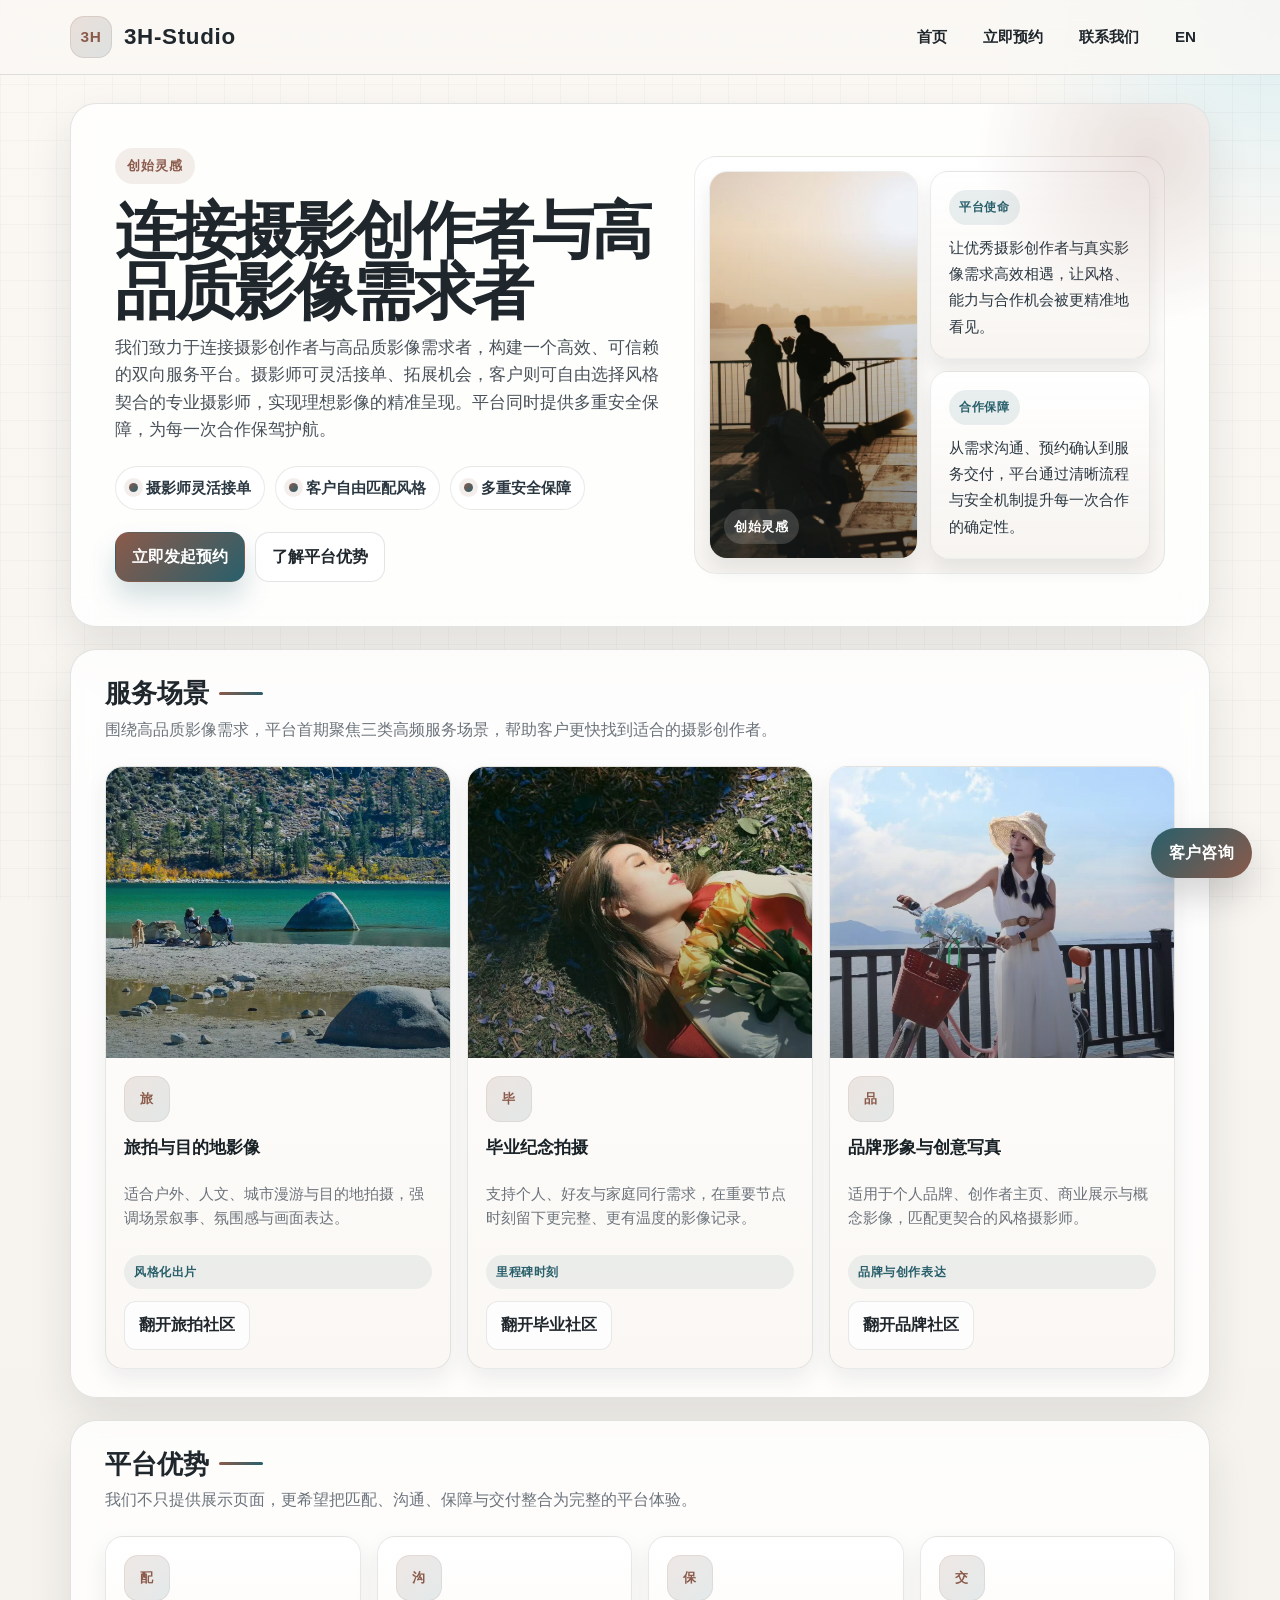
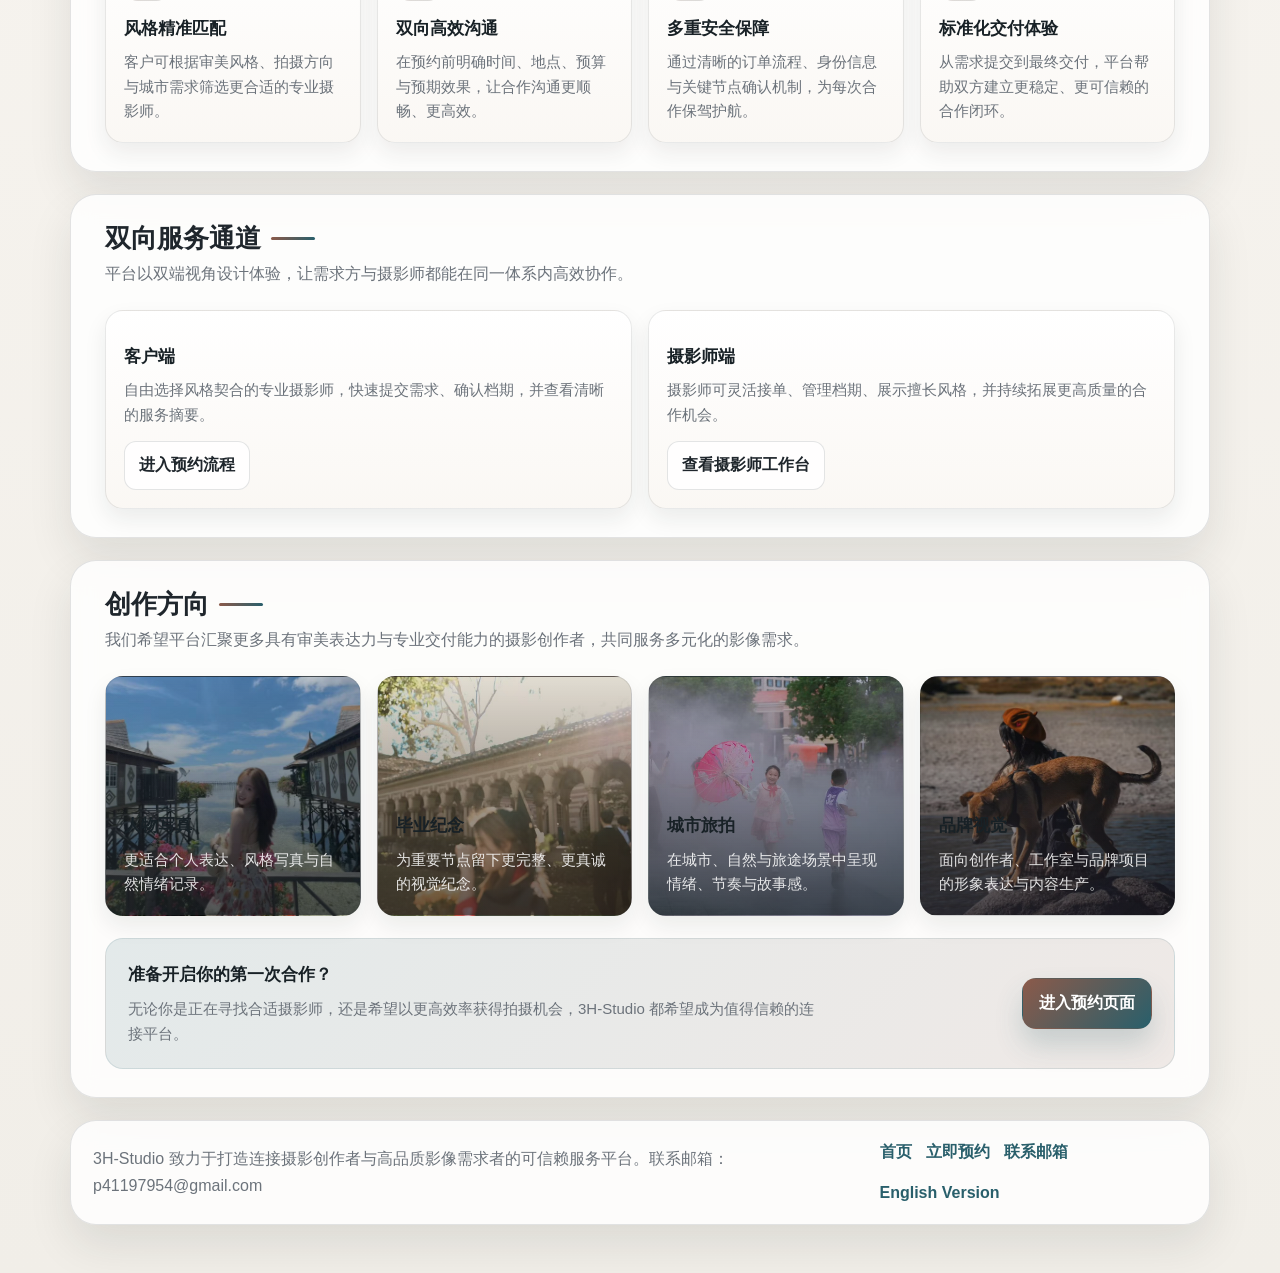
==== index.html @ 820b57db "add more function" ====
<!DOCTYPE html>
<html lang="zh-CN">
<head>
  <meta charset="UTF-8" />
  <meta name="viewport" content="width=device-width, initial-scale=1.0" />
  <title>3H-Studio | 官方首页</title>
  <link rel="stylesheet" href="assets/customer-support-widget.css" />
  <link rel="stylesheet" href="assets/service-card-flip.css" />
  <style>
    :root {
      --bg-1: #fbf8f4;
      --bg-2: #f1eee8;
      --surface: rgba(255, 255, 255, 0.82);
      --surface-strong: #fffdf9;
      --text: #1f262c;
      --muted: #6c737b;
      --brand: #8b5a4a;
      --brand-2: #295f6b;
      --accent: #d0a35f;
      --line: rgba(31, 38, 44, 0.12);
      --ring: rgba(41, 95, 107, 0.18);
      --shadow: 0 20px 44px rgba(31, 38, 44, 0.1);
      --radius-lg: 18px;
      --radius-xl: 26px;
    }

    * {
      box-sizing: border-box;
    }

    html {
      scroll-behavior: smooth;
    }

    body {
      margin: 0;
      min-height: 100vh;
      font-family: "PingFang SC", "Hiragino Sans GB", "Microsoft YaHei", "Noto Sans SC", "Avenir Next", "Trebuchet MS", "Segoe UI", sans-serif;
      color: var(--text);
      line-height: 1.65;
      background:
        radial-gradient(900px circle at -10% -10%, #f4ddcf 0%, transparent 38%),
        radial-gradient(860px circle at 100% 0%, #dbeef1 0%, transparent 32%),
        linear-gradient(180deg, var(--bg-1) 0%, var(--bg-2) 100%);
    }

    body::before {
      content: "";
      position: fixed;
      inset: 0;
      background-image:
        linear-gradient(rgba(31, 38, 44, 0.028) 1px, transparent 1px),
        linear-gradient(90deg, rgba(31, 38, 44, 0.028) 1px, transparent 1px);
      background-size: 28px 28px;
      pointer-events: none;
      z-index: -1;
    }

    a {
      color: var(--brand-2);
      text-decoration: none;
    }

    a:hover {
      text-decoration: underline;
      text-underline-offset: 3px;
    }

    .site-header {
      position: sticky;
      top: 0;
      z-index: 30;
      backdrop-filter: blur(12px);
      background: rgba(251, 248, 244, 0.82);
      border-bottom: 1px solid var(--line);
    }

    .header-inner {
      max-width: 1180px;
      margin: 0 auto;
      padding: 16px 20px;
      display: flex;
      align-items: center;
      justify-content: space-between;
      gap: 16px;
    }

    .brand {
      display: inline-flex;
      align-items: center;
      gap: 12px;
      font-family: "Optima", "PingFang SC", "Hiragino Sans GB", "Microsoft YaHei", "Noto Sans SC", "Avenir Next Condensed", "Trebuchet MS", sans-serif;
      color: var(--text);
      font-size: 1.4rem;
      font-weight: 700;
      letter-spacing: 0.03em;
    }

    .brand-mark {
      width: 42px;
      height: 42px;
      display: grid;
      place-items: center;
      border-radius: 14px;
      background: linear-gradient(135deg, rgba(139, 90, 74, 0.16), rgba(41, 95, 107, 0.14));
      color: var(--brand);
      font-size: 0.96rem;
      font-weight: 900;
      box-shadow: inset 0 0 0 1px rgba(139, 90, 74, 0.14);
    }

    .brand:hover {
      text-decoration: none;
      opacity: 0.9;
    }

    .nav-list {
      list-style: none;
      margin: 0;
      padding: 0;
      display: flex;
      flex-wrap: wrap;
      gap: 8px;
    }

    .nav-list a {
      display: inline-block;
      padding: 8px 14px;
      border-radius: 999px;
      color: var(--text);
      font-size: 0.95rem;
      font-weight: 700;
      transition: transform 160ms ease, background-color 160ms ease, box-shadow 160ms ease;
    }

    .nav-list a:hover {
      text-decoration: none;
      background: #ffffff;
      transform: translateY(-1px);
    }

    .page-shell {
      max-width: 1180px;
      margin: 0 auto;
      padding: 28px 20px 48px;
    }

    .hero-card,
    .section-card,
    .service-card,
    .feature-card,
    .channel-card,
    .showcase-card,
    .footer-card {
      background: var(--surface);
      border: 1px solid var(--line);
      border-radius: var(--radius-xl);
      box-shadow: var(--shadow);
      backdrop-filter: blur(12px);
    }

    .hero-card {
      position: relative;
      overflow: hidden;
      padding: clamp(26px, 4vw, 44px);
      animation: fade-up 520ms ease both;
    }

    .hero-card::after {
      content: "";
      position: absolute;
      width: 360px;
      height: 360px;
      right: -120px;
      top: -130px;
      border-radius: 50%;
      background: radial-gradient(circle, rgba(139, 90, 74, 0.18) 0%, transparent 68%);
      pointer-events: none;
    }

    .hero-grid {
      display: grid;
      grid-template-columns: 1.08fr 0.92fr;
      gap: 26px;
      align-items: center;
    }

    .eyebrow {
      display: inline-flex;
      align-items: center;
      gap: 8px;
      padding: 7px 12px;
      border-radius: 999px;
      background: rgba(139, 90, 74, 0.1);
      color: var(--brand);
      font-size: 0.82rem;
      font-weight: 800;
      letter-spacing: 0.08em;
      text-transform: uppercase;
    }

    .hero-title {
      margin: 16px 0 12px;
      max-width: 760px;
      font-family: "Optima", "PingFang SC", "Hiragino Sans GB", "Microsoft YaHei", "Noto Sans SC", "Avenir Next Condensed", "Trebuchet MS", sans-serif;
      font-size: clamp(2.4rem, 5vw, 3.9rem);
      line-height: 0.98;
      letter-spacing: -0.04em;
    }

    .hero-text {
      max-width: 680px;
      margin: 0;
      color: #495159;
      font-size: 1.04rem;
    }

    .chip-row {
      display: flex;
      flex-wrap: wrap;
      gap: 10px;
      margin-top: 22px;
    }

    .chip {
      display: inline-flex;
      align-items: center;
      gap: 8px;
      padding: 9px 13px;
      border-radius: 999px;
      border: 1px solid rgba(31, 38, 44, 0.1);
      background: rgba(255, 255, 255, 0.74);
      color: #2a3741;
      font-size: 0.92rem;
      font-weight: 700;
    }

    .chip-mark {
      width: 9px;
      height: 9px;
      border-radius: 50%;
      background: linear-gradient(135deg, var(--brand), var(--brand-2));
      box-shadow: 0 0 0 5px rgba(139, 90, 74, 0.1);
    }

    .hero-actions {
      display: flex;
      flex-wrap: wrap;
      gap: 10px;
      margin-top: 22px;
    }

    .cta-button,
    .ghost-button {
      display: inline-flex;
      align-items: center;
      justify-content: center;
      gap: 8px;
      min-height: 46px;
      padding: 11px 16px;
      border-radius: 14px;
      border: 1px solid transparent;
      font-weight: 800;
      transition: transform 160ms ease, box-shadow 160ms ease, border-color 160ms ease;
    }

    .cta-button {
      background: linear-gradient(135deg, var(--brand), var(--brand-2));
      color: #ffffff;
      box-shadow: 0 16px 28px rgba(41, 95, 107, 0.2);
    }

    .cta-button:hover,
    .ghost-button:hover {
      text-decoration: none;
      transform: translateY(-2px);
    }

    .ghost-button {
      background: rgba(255, 255, 255, 0.8);
      color: var(--text);
      border-color: var(--line);
    }

    .contact-sheet {
      display: grid;
      grid-template-columns: minmax(0, 1.12fr) minmax(220px, 0.88fr);
      grid-template-rows: repeat(2, minmax(0, 1fr));
      gap: 12px;
      padding: 14px;
      border-radius: 22px;
      background: linear-gradient(180deg, rgba(255, 255, 255, 0.94), rgba(247, 244, 240, 0.92));
      border: 1px solid rgba(31, 38, 44, 0.08);
      box-shadow: inset 0 1px 0 rgba(255, 255, 255, 0.6);
    }

    .sheet-frame {
      position: relative;
      aspect-ratio: 1 / 1;
      min-height: 178px;
      margin: 0;
      overflow: hidden;
      border-radius: 18px;
      border: 1px solid rgba(31, 38, 44, 0.08);
      box-shadow: 0 12px 18px rgba(31, 38, 44, 0.08);
    }

    .sheet-frame img {
      position: absolute;
      inset: 0;
      width: 100%;
      height: 100%;
      display: block;
      object-fit: cover;
      transform: scale(1.02);
      transition: transform 220ms ease;
    }

    .sheet-frame::after {
      content: "";
      position: absolute;
      inset: 0;
      background:
        linear-gradient(180deg, rgba(10, 15, 18, 0.02) 15%, rgba(10, 15, 18, 0.54) 100%),
        linear-gradient(35deg, rgba(255, 255, 255, 0.12), transparent 50%);
    }

    .sheet-frame:hover img {
      transform: scale(1.06);
    }

    .sheet-frame figcaption {
      position: absolute;
      left: 14px;
      bottom: 14px;
      z-index: 1;
      display: inline-flex;
      padding: 7px 10px;
      border-radius: 999px;
      background: rgba(255, 255, 255, 0.16);
      color: #ffffff;
      font-size: 0.8rem;
      font-weight: 800;
      letter-spacing: 0.05em;
      text-transform: uppercase;
    }

    .cover-frame {
      grid-row: 1 / span 2;
      aspect-ratio: auto;
      min-height: 388px;
    }

    .cover-frame img {
      object-position: center 28%;
    }

    .info-card {
      padding: 18px;
      border-radius: 18px;
      background: linear-gradient(180deg, rgba(255, 255, 255, 0.94), rgba(247, 244, 240, 0.88));
      border: 1px solid rgba(31, 38, 44, 0.08);
      box-shadow: 0 12px 18px rgba(31, 38, 44, 0.08);
      display: grid;
      align-content: start;
      gap: 10px;
    }

    .insight-label {
      display: inline-flex;
      justify-self: start;
      padding: 7px 10px;
      border-radius: 999px;
      background: rgba(41, 95, 107, 0.1);
      color: var(--brand-2);
      font-size: 0.78rem;
      font-weight: 800;
      letter-spacing: 0.05em;
    }

    .info-card p {
      margin: 0;
      color: #2a3741;
      font-size: 0.94rem;
      line-height: 1.75;
    }

    .content-grid {
      display: grid;
      gap: 22px;
      margin-top: 22px;
    }

    .section-card {
      padding: 28px clamp(18px, 4vw, 34px);
      animation: fade-up 560ms ease both;
    }

    .section-title {
      margin: 0 0 8px;
      display: inline-flex;
      align-items: center;
      gap: 10px;
      font-family: "Optima", "PingFang SC", "Hiragino Sans GB", "Microsoft YaHei", "Noto Sans SC", "Avenir Next Condensed", "Trebuchet MS", sans-serif;
      font-size: clamp(1.45rem, 2vw, 1.85rem);
      line-height: 1.2;
    }

    .section-title::after {
      content: "";
      width: 44px;
      height: 3px;
      border-radius: 999px;
      background: linear-gradient(90deg, var(--brand), var(--brand-2));
    }

    .section-copy {
      margin: 0;
      color: var(--muted);
      max-width: 760px;
    }

    .service-grid,
    .feature-grid,
    .channel-grid,
    .showcase-grid {
      display: grid;
      gap: 16px;
      margin-top: 22px;
    }

    .service-grid {
      grid-template-columns: repeat(3, minmax(0, 1fr));
    }

    .feature-grid {
      grid-template-columns: repeat(4, minmax(0, 1fr));
    }

    .channel-grid {
      grid-template-columns: repeat(2, minmax(0, 1fr));
    }

    .showcase-grid {
      grid-template-columns: repeat(4, minmax(0, 1fr));
    }

    .service-card,
    .feature-card,
    .channel-card,
    .showcase-card {
      border-radius: var(--radius-lg);
      background: linear-gradient(180deg, rgba(255, 255, 255, 0.94), rgba(250, 247, 243, 0.94));
      border: 1px solid rgba(31, 38, 44, 0.1);
      box-shadow: 0 10px 22px rgba(31, 38, 44, 0.08);
      transition: transform 160ms ease, box-shadow 160ms ease, border-color 160ms ease;
    }

    .service-card:hover,
    .feature-card:hover,
    .channel-card:hover,
    .showcase-card:hover {
      transform: translateY(-2px);
      box-shadow: 0 18px 28px rgba(31, 38, 44, 0.1);
      border-color: var(--ring);
    }

    .service-mark,
    .feature-mark {
      width: 46px;
      height: 46px;
      display: grid;
      place-items: center;
      border-radius: 14px;
      background: linear-gradient(135deg, rgba(139, 90, 74, 0.14), rgba(41, 95, 107, 0.12));
      color: var(--brand);
      font-size: 0.84rem;
      font-weight: 900;
      letter-spacing: 0.05em;
      box-shadow: inset 0 0 0 1px rgba(139, 90, 74, 0.1);
    }

    .service-card,
    .showcase-card {
      overflow: hidden;
    }

    .feature-card,
    .channel-card {
      padding: 18px;
    }

    .service-image {
      position: relative;
      aspect-ratio: 1.18;
      overflow: hidden;
      border-radius: calc(var(--radius-lg) - 2px) calc(var(--radius-lg) - 2px) 0 0;
      background: rgba(41, 95, 107, 0.12);
    }

    .service-image img {
      width: 100%;
      height: 100%;
      display: block;
      object-fit: cover;
      transition: transform 220ms ease;
    }

    .service-image::after {
      content: "";
      position: absolute;
      inset: 0;
      background:
        linear-gradient(180deg, rgba(8, 14, 18, 0.02) 15%, rgba(8, 14, 18, 0.4) 100%),
        linear-gradient(35deg, rgba(255, 255, 255, 0.1), transparent 50%);
    }

    .service-card:hover .service-image img {
      transform: scale(1.05);
    }

    .service-copy {
      padding: 18px;
    }

    .service-card h3,
    .feature-card h3,
    .channel-card h3,
    .showcase-card h3 {
      margin: 14px 0 0;
      font-size: 1.04rem;
      color: #182126;
    }

    .service-copy h3 {
      margin-top: 0;
    }

    .service-card p,
    .feature-card p,
    .channel-card p,
    .showcase-card p {
      margin: 8px 0 0;
      color: var(--muted);
      font-size: 0.93rem;
    }

    .service-meta {
      display: inline-flex;
      padding: 7px 10px;
      margin-top: 12px;
      border-radius: 999px;
      background: rgba(41, 95, 107, 0.08);
      color: var(--brand-2);
      font-size: 0.78rem;
      font-weight: 800;
      letter-spacing: 0.05em;
      text-transform: uppercase;
    }

    .channel-actions {
      display: flex;
      flex-wrap: wrap;
      gap: 10px;
      margin-top: 14px;
    }

    .mini-link {
      display: inline-flex;
      align-items: center;
      justify-content: center;
      min-height: 42px;
      padding: 10px 14px;
      border-radius: 12px;
      border: 1px solid var(--line);
      background: rgba(255, 255, 255, 0.86);
      color: var(--text);
      font-weight: 800;
      transition: transform 160ms ease, box-shadow 160ms ease, border-color 160ms ease;
    }

    .mini-link:hover {
      text-decoration: none;
      transform: translateY(-2px);
      border-color: var(--ring);
      box-shadow: 0 10px 18px rgba(31, 38, 44, 0.08);
    }

    .showcase-card {
      padding: 18px;
      min-height: 240px;
      display: flex;
      align-items: flex-end;
      background:
        linear-gradient(180deg, rgba(14, 20, 24, 0.14), rgba(14, 20, 24, 0.7)),
        linear-gradient(35deg, rgba(255, 255, 255, 0.18), transparent 58%),
        url("assets/picture7.jpg") center / cover no-repeat;
      color: #ffffff;
    }

    .showcase-card:nth-child(2) {
      background:
        linear-gradient(180deg, rgba(32, 19, 16, 0.12), rgba(32, 19, 16, 0.68)),
        linear-gradient(35deg, rgba(255, 255, 255, 0.18), transparent 58%),
        url("assets/picture5.jpg") center / cover no-repeat;
    }

    .showcase-card:nth-child(3) {
      background:
        linear-gradient(180deg, rgba(12, 24, 30, 0.12), rgba(12, 24, 30, 0.7)),
        linear-gradient(35deg, rgba(255, 255, 255, 0.18), transparent 58%),
        url("assets/picture2.jpg") center / cover no-repeat;
    }

    .showcase-card:nth-child(4) {
      background:
        linear-gradient(180deg, rgba(22, 18, 28, 0.12), rgba(22, 18, 28, 0.7)),
        linear-gradient(35deg, rgba(255, 255, 255, 0.18), transparent 58%),
        url("assets/picture8.jpg") center / cover no-repeat;
    }

    .showcase-card p {
      color: rgba(255, 255, 255, 0.86);
    }

    .cta-strip {
      margin-top: 22px;
      padding: 22px;
      border-radius: var(--radius-lg);
      background: linear-gradient(135deg, rgba(41, 95, 107, 0.12), rgba(139, 90, 74, 0.12));
      border: 1px solid rgba(41, 95, 107, 0.12);
      display: flex;
      justify-content: space-between;
      align-items: center;
      gap: 16px;
    }

    .cta-strip h3 {
      margin: 0;
      font-size: 1.06rem;
      color: #182126;
    }

    .cta-strip p {
      margin: 8px 0 0;
      color: var(--muted);
      font-size: 0.94rem;
      max-width: 700px;
    }

    .footer-card {
      margin-top: 22px;
      padding: 18px 22px;
      display: flex;
      justify-content: space-between;
      align-items: center;
      gap: 18px;
      color: var(--muted);
    }

    .footer-links {
      display: flex;
      flex-wrap: wrap;
      gap: 14px;
    }

    .footer-links a {
      font-weight: 700;
    }

    @keyframes fade-up {
      from {
        opacity: 0;
        transform: translateY(14px);
      }
      to {
        opacity: 1;
        transform: translateY(0);
      }
    }

    @media (max-width: 1080px) {
      .hero-grid,
      .service-grid,
      .feature-grid,
      .channel-grid,
      .showcase-grid {
        grid-template-columns: 1fr;
      }
    }

    @media (max-width: 640px) {
      .header-inner,
      .cta-strip,
      .footer-card {
        flex-direction: column;
        align-items: flex-start;
      }

      .nav-list {
        width: 100%;
      }

      .nav-list li {
        flex: 1 1 auto;
      }

      .nav-list a {
        width: 100%;
        text-align: center;
      }

      .contact-sheet {
        grid-template-columns: 1fr;
        grid-template-rows: auto;
      }

      .cover-frame {
        grid-row: auto;
        min-height: 300px;
      }
    }
  </style>
</head>
<body>
  <header class="site-header">
    <div class="header-inner">
      <a class="brand" href="index.html">
        <span class="brand-mark">3H</span>
        <span>3H-Studio</span>
      </a>
      <nav aria-label="站点导航">
        <ul class="nav-list">
          <li><a href="index.html">首页</a></li>
          <li><a href="booking.html">立即预约</a></li>
          <li><a href="#contact">联系我们</a></li>
          <li><a href="index-en.html" lang="en">EN</a></li>
        </ul>
      </nav>
    </div>
  </header>

  <main class="page-shell">
    <section class="hero-card" aria-labelledby="page-title">
      <div class="hero-grid">
        <div>
          <span class="eyebrow">创始灵感</span>
          <h1 id="page-title" class="hero-title">连接摄影创作者与高品质影像需求者</h1>
          <p class="hero-text">
            我们致力于连接摄影创作者与高品质影像需求者，构建一个高效、可信赖的双向服务平台。摄影师可灵活接单、拓展机会，客户则可自由选择风格契合的专业摄影师，实现理想影像的精准呈现。平台同时提供多重安全保障，为每一次合作保驾护航。
          </p>
          <div class="chip-row" aria-label="平台亮点">
            <span class="chip"><span class="chip-mark" aria-hidden="true"></span>摄影师灵活接单</span>
            <span class="chip"><span class="chip-mark" aria-hidden="true"></span>客户自由匹配风格</span>
            <span class="chip"><span class="chip-mark" aria-hidden="true"></span>多重安全保障</span>
          </div>
          <div class="hero-actions">
            <a class="cta-button" href="booking.html">立即发起预约</a>
            <a class="ghost-button" href="#galleries">了解平台优势</a>
          </div>
        </div>

        <aside class="contact-sheet">
          <figure class="sheet-frame cover-frame">
            <img src="assets/picture1.jpg" alt="3H-Studio 首页封面图" />
            <figcaption>创始灵感</figcaption>
          </figure>
          <article class="info-card">
            <span class="insight-label">平台使命</span>
            <p>让优秀摄影创作者与真实影像需求高效相遇，让风格、能力与合作机会被更精准地看见。</p>
          </article>
          <article class="info-card">
            <span class="insight-label">合作保障</span>
            <p>从需求沟通、预约确认到服务交付，平台通过清晰流程与安全机制提升每一次合作的确定性。</p>
          </article>
        </aside>
      </div>
    </section>

    <div class="content-grid">
      <section id="services" class="section-card" aria-labelledby="services-title">
        <h2 id="services-title" class="section-title">服务场景</h2>
        <p class="section-copy">
          围绕高品质影像需求，平台首期聚焦三类高频服务场景，帮助客户更快找到适合的摄影创作者。
        </p>

        <div class="service-grid">
          <article class="service-card service-card-interactive" data-scene="travel" data-flip-card>
            <div class="service-flip">
              <div class="service-face service-face-front">
                <div class="service-image">
                  <img src="assets/picture6.jpg" alt="旅拍与目的地影像场景" loading="lazy" />
                </div>
                <div class="service-copy">
                  <div class="service-mark">旅</div>
                  <h3>旅拍与目的地影像</h3>
                  <p>适合户外、人文、城市漫游与目的地拍摄，强调场景叙事、氛围感与画面表达。</p>
                  <span class="service-meta">风格化出片</span>
                  <button class="service-preview-button" type="button" data-flip-open>翻开旅拍社区</button>
                </div>
              </div>
              <div class="service-face service-face-back">
                <div>
                  <span class="service-access-label">场景社区</span>
                  <h3>进入旅拍与目的地影像分享页</h3>
                  <p>浏览摄影师与用户发布的作品、返图和路线灵感，并支持注册、点赞、收藏、喜爱、拉踩和评论互动。</p>
                </div>
                <div class="service-back-actions">
                  <a class="service-enter-link" href="travel-community.html">进入旅拍社区</a>
                  <button class="service-back-button" type="button" data-flip-close>返回正面</button>
                </div>
              </div>
            </div>
          </article>

          <article class="service-card service-card-interactive" data-scene="graduation" data-flip-card>
            <div class="service-flip">
              <div class="service-face service-face-front">
                <div class="service-image">
                  <img src="assets/picture4.jpg" alt="毕业纪念拍摄场景" loading="lazy" />
                </div>
                <div class="service-copy">
                  <div class="service-mark">毕</div>
                  <h3>毕业纪念拍摄</h3>
                  <p>支持个人、好友与家庭同行需求，在重要节点时刻留下更完整、更有温度的影像记录。</p>
                  <span class="service-meta">里程碑时刻</span>
                  <button class="service-preview-button" type="button" data-flip-open>翻开毕业社区</button>
                </div>
              </div>
              <div class="service-face service-face-back">
                <div>
                  <span class="service-access-label">场景社区</span>
                  <h3>进入毕业纪念拍摄分享页</h3>
                  <p>查看校园路线、毕业返图、多人合影灵感和摄影师案例，让毕业社区成为更活跃的内容入口。</p>
                </div>
                <div class="service-back-actions">
                  <a class="service-enter-link" href="graduation-community.html">进入毕业社区</a>
                  <button class="service-back-button" type="button" data-flip-close>返回正面</button>
                </div>
              </div>
            </div>
          </article>

          <article class="service-card service-card-interactive" data-scene="brand" data-flip-card>
            <div class="service-flip">
              <div class="service-face service-face-front">
                <div class="service-image">
                  <img src="assets/picture3.jpg" alt="品牌形象与创意写真场景" loading="lazy" />
                </div>
                <div class="service-copy">
                  <div class="service-mark">品</div>
                  <h3>品牌形象与创意写真</h3>
                  <p>适用于个人品牌、创作者主页、商业展示与概念影像，匹配更契合的风格摄影师。</p>
                  <span class="service-meta">品牌与创作表达</span>
                  <button class="service-preview-button" type="button" data-flip-open>翻开品牌社区</button>
                </div>
              </div>
              <div class="service-face service-face-back">
                <div>
                  <span class="service-access-label">场景社区</span>
                  <h3>进入品牌与创意分享页</h3>
                  <p>发布品牌案例、视觉参考和返图内容，并围绕点赞、收藏、喜爱、拉踩和评论建立更完整的互动沉淀。</p>
                </div>
                <div class="service-back-actions">
                  <a class="service-enter-link" href="brand-community.html">进入品牌社区</a>
                  <button class="service-back-button" type="button" data-flip-close>返回正面</button>
                </div>
              </div>
            </div>
          </article>
        </div>
      </section>

      <section id="galleries" class="section-card" aria-labelledby="galleries-title">
        <h2 id="galleries-title" class="section-title">平台优势</h2>
        <p class="section-copy">
          我们不只提供展示页面，更希望把匹配、沟通、保障与交付整合为完整的平台体验。
        </p>

        <div class="feature-grid">
          <article class="feature-card">
            <div class="feature-mark">配</div>
            <h3>风格精准匹配</h3>
            <p>客户可根据审美风格、拍摄方向与城市需求筛选更合适的专业摄影师。</p>
          </article>
          <article class="feature-card">
            <div class="feature-mark">沟</div>
            <h3>双向高效沟通</h3>
            <p>在预约前明确时间、地点、预算与预期效果，让合作沟通更顺畅、更高效。</p>
          </article>
          <article class="feature-card">
            <div class="feature-mark">保</div>
            <h3>多重安全保障</h3>
            <p>通过清晰的订单流程、身份信息与关键节点确认机制，为每次合作保驾护航。</p>
          </article>
          <article class="feature-card">
            <div class="feature-mark">交</div>
            <h3>标准化交付体验</h3>
            <p>从需求提交到最终交付，平台帮助双方建立更稳定、更可信赖的合作闭环。</p>
          </article>
        </div>
      </section>

      <section id="channels" class="section-card" aria-labelledby="channels-title">
        <h2 id="channels-title" class="section-title">双向服务通道</h2>
        <p class="section-copy">
          平台以双端视角设计体验，让需求方与摄影师都能在同一体系内高效协作。
        </p>

        <div class="channel-grid">
          <article class="channel-card">
            <h3>客户端</h3>
            <p>自由选择风格契合的专业摄影师，快速提交需求、确认档期，并查看清晰的服务摘要。</p>
            <div class="channel-actions">
              <a class="mini-link" href="booking.html">进入预约流程</a>
            </div>
          </article>

          <article class="channel-card">
            <h3>摄影师端</h3>
            <p>摄影师可灵活接单、管理档期、展示擅长风格，并持续拓展更高质量的合作机会。</p>
            <div class="channel-actions">
              <a class="mini-link" href="booking.html#channel-switcher">查看摄影师工作台</a>
            </div>
          </article>
        </div>
      </section>

      <section id="showcase" class="section-card" aria-labelledby="showcase-title">
        <h2 id="showcase-title" class="section-title">创作方向</h2>
        <p class="section-copy">
          我们希望平台汇聚更多具有审美表达力与专业交付能力的摄影创作者，共同服务多元化的影像需求。
        </p>

        <div class="showcase-grid">
          <article class="showcase-card">
            <div>
              <h3>人物写真</h3>
              <p>更适合个人表达、风格写真与自然情绪记录。</p>
            </div>
          </article>
          <article class="showcase-card">
            <div>
              <h3>毕业纪念</h3>
              <p>为重要节点留下更完整、更真诚的视觉纪念。</p>
            </div>
          </article>
          <article class="showcase-card">
            <div>
              <h3>城市旅拍</h3>
              <p>在城市、自然与旅途场景中呈现情绪、节奏与故事感。</p>
            </div>
          </article>
          <article class="showcase-card">
            <div>
              <h3>品牌视觉</h3>
              <p>面向创作者、工作室与品牌项目的形象表达与内容生产。</p>
            </div>
          </article>
        </div>

        <div class="cta-strip">
          <div>
            <h3>准备开启你的第一次合作？</h3>
            <p>
              无论你是正在寻找合适摄影师，还是希望以更高效率获得拍摄机会，3H-Studio 都希望成为值得信赖的连接平台。
            </p>
          </div>
          <a class="cta-button" href="booking.html">进入预约页面</a>
        </div>
      </section>
    </div>

    <footer id="contact" class="footer-card">
      <span>3H-Studio 致力于打造连接摄影创作者与高品质影像需求者的可信赖服务平台。联系邮箱：p41197954@gmail.com</span>
      <div class="footer-links">
        <a href="index.html">首页</a>
        <a href="booking.html">立即预约</a>
        <a href="mailto:p41197954@gmail.com">联系邮箱</a>
        <a href="index-en.html" lang="en">English Version</a>
      </div>
    </footer>
  </main>
  <div
    data-customer-support
    data-locale="zh"
    data-site-name="3H-Studio"
    data-email="p41197954@gmail.com"
    data-booking-url="booking.html"
    data-contact-url="contact.html"
    data-api-endpoint=""
    data-api-model="qwen3"
  ></div>
  <script src="assets/service-card-flip.js"></script>
  <script src="assets/customer-support-widget.js"></script>
</body>
</html>
---- assets/customer-support-widget.css ----
.customer-support-shell {
  position: fixed;
  right: clamp(14px, 2.8vw, 28px);
  bottom: 22px;
  z-index: 48;
  display: grid;
  justify-items: end;
  gap: 12px;
}

.support-launcher {
  border: 0;
  border-radius: 999px;
  padding: 12px 18px;
  background: linear-gradient(135deg, #295f6b, #8b5a4a);
  color: #fff;
  font: inherit;
  font-weight: 800;
  letter-spacing: 0.02em;
  box-shadow: 0 18px 34px rgba(31, 38, 44, 0.18);
  cursor: pointer;
  transition: transform 160ms ease, box-shadow 160ms ease;
}

.support-launcher:hover {
  transform: translateY(-2px);
  box-shadow: 0 22px 40px rgba(31, 38, 44, 0.22);
}

.support-launcher:focus-visible,
.support-close:focus-visible,
.support-mode-button:focus-visible,
.support-quick-button:focus-visible,
.support-send:focus-visible,
.support-cta:focus-visible,
.support-secondary:focus-visible,
.support-copy-button:focus-visible {
  outline: 3px solid rgba(41, 95, 107, 0.2);
  outline-offset: 2px;
}

.support-widget {
  width: min(392px, calc(100vw - 24px));
  border-radius: 24px;
  overflow: hidden;
  background: rgba(255, 255, 255, 0.96);
  border: 1px solid rgba(31, 38, 44, 0.1);
  box-shadow: 0 28px 56px rgba(31, 38, 44, 0.16);
  backdrop-filter: blur(18px);
}

.support-widget[hidden],
.support-panel[hidden] {
  display: none !important;
}

.support-header {
  padding: 18px 18px 12px;
  background:
    radial-gradient(240px circle at 0% 0%, rgba(208, 163, 95, 0.16), transparent 52%),
    linear-gradient(180deg, rgba(255, 255, 255, 0.96), rgba(248, 245, 240, 0.96));
  border-bottom: 1px solid rgba(31, 38, 44, 0.08);
}

.support-header-row {
  display: flex;
  align-items: flex-start;
  justify-content: space-between;
  gap: 12px;
}

.support-kicker {
  display: inline-flex;
  align-items: center;
  gap: 8px;
  padding: 6px 10px;
  border-radius: 999px;
  background: rgba(139, 90, 74, 0.1);
  color: #8b5a4a;
  font-size: 0.74rem;
  font-weight: 800;
  letter-spacing: 0.08em;
}

.support-title {
  margin: 10px 0 6px;
  color: #182126;
  font-size: 1.05rem;
  line-height: 1.25;
}

.support-subtitle {
  margin: 0;
  color: #56606a;
  font-size: 0.89rem;
  line-height: 1.6;
}

.support-close {
  width: 38px;
  height: 38px;
  border: 0;
  border-radius: 12px;
  background: rgba(31, 38, 44, 0.06);
  color: #1f262c;
  font: inherit;
  font-size: 1rem;
  cursor: pointer;
  transition: background-color 160ms ease, transform 160ms ease;
}

.support-close:hover {
  background: rgba(31, 38, 44, 0.1);
  transform: translateY(-1px);
}

.support-status-row {
  display: flex;
  flex-wrap: wrap;
  gap: 8px;
  margin-top: 12px;
}

.support-status,
.support-badge {
  display: inline-flex;
  align-items: center;
  gap: 8px;
  padding: 7px 10px;
  border-radius: 999px;
  font-size: 0.76rem;
  font-weight: 800;
}

.support-status::before,
.support-badge::before {
  content: "";
  width: 8px;
  height: 8px;
  border-radius: 50%;
}

.support-status {
  background: rgba(41, 95, 107, 0.1);
  color: #295f6b;
}

.support-status::before {
  background: #295f6b;
}

.support-status.is-pending {
  background: rgba(208, 163, 95, 0.16);
  color: #8b5a4a;
}

.support-status.is-pending::before {
  background: #d0a35f;
}

.support-badge {
  background: rgba(31, 38, 44, 0.07);
  color: #4f5964;
}

.support-badge::before {
  background: #7b8792;
}

.support-mode-row {
  display: grid;
  grid-template-columns: repeat(2, minmax(0, 1fr));
  gap: 10px;
  padding: 14px 18px 0;
}

.support-mode-button {
  border: 1px solid rgba(31, 38, 44, 0.1);
  border-radius: 14px;
  padding: 11px 12px;
  background: rgba(255, 255, 255, 0.74);
  color: #1f262c;
  font: inherit;
  font-weight: 800;
  cursor: pointer;
  transition: transform 160ms ease, border-color 160ms ease, background-color 160ms ease;
}

.support-mode-button:hover {
  transform: translateY(-1px);
  border-color: rgba(41, 95, 107, 0.18);
}

.support-mode-button.is-active {
  background: linear-gradient(135deg, rgba(41, 95, 107, 0.96), rgba(139, 90, 74, 0.92));
  border-color: transparent;
  color: #fff;
}

.support-body {
  padding: 14px 18px 18px;
}

.support-messages {
  max-height: 300px;
  overflow: auto;
  display: grid;
  gap: 10px;
  padding-right: 4px;
}

.support-message {
  max-width: 88%;
  padding: 11px 14px;
  border-radius: 16px;
  font-size: 0.92rem;
  line-height: 1.6;
  white-space: pre-wrap;
}

.support-message.is-assistant {
  justify-self: start;
  background: rgba(41, 95, 107, 0.1);
  color: #20323a;
}

.support-message.is-user {
  justify-self: end;
  background: linear-gradient(135deg, #295f6b, #8b5a4a);
  color: #fff;
}

.support-message.is-typing {
  display: inline-flex;
  align-items: center;
  gap: 7px;
}

.support-dot {
  width: 7px;
  height: 7px;
  border-radius: 50%;
  background: #295f6b;
  animation: support-pulse 1.2s ease-in-out infinite;
}

.support-dot:nth-child(2) {
  animation-delay: 0.18s;
}

.support-dot:nth-child(3) {
  animation-delay: 0.36s;
}

.support-quick-grid {
  display: flex;
  flex-wrap: wrap;
  gap: 8px;
  margin: 14px 0;
}

.support-quick-button {
  border: 1px solid rgba(31, 38, 44, 0.1);
  border-radius: 999px;
  padding: 8px 12px;
  background: rgba(255, 255, 255, 0.84);
  color: #20323a;
  font: inherit;
  font-size: 0.82rem;
  font-weight: 700;
  cursor: pointer;
}

.support-input-form {
  display: grid;
  gap: 10px;
}

.support-input {
  width: 100%;
  min-height: 84px;
  resize: vertical;
  border-radius: 16px;
  border: 1px solid rgba(31, 38, 44, 0.12);
  background: rgba(251, 248, 244, 0.92);
  padding: 12px 14px;
  color: #1f262c;
  font: inherit;
}

.support-input:focus,
.support-human-input:focus,
.support-human-textarea:focus {
  outline: none;
  border-color: rgba(41, 95, 107, 0.3);
  box-shadow: 0 0 0 3px rgba(41, 95, 107, 0.1);
}

.support-form-row {
  display: flex;
  align-items: center;
  justify-content: space-between;
  gap: 12px;
}

.support-note {
  margin: 0;
  color: #6c737b;
  font-size: 0.78rem;
  line-height: 1.5;
}

.support-send,
.support-cta,
.support-secondary,
.support-copy-button {
  border: 0;
  border-radius: 14px;
  padding: 11px 14px;
  font: inherit;
  font-weight: 800;
  cursor: pointer;
  text-decoration: none;
  transition: transform 160ms ease, box-shadow 160ms ease;
}

.support-send,
.support-cta,
.support-copy-button {
  background: linear-gradient(135deg, #295f6b, #8b5a4a);
  color: #fff;
  box-shadow: 0 14px 24px rgba(41, 95, 107, 0.18);
}

.support-secondary {
  background: rgba(31, 38, 44, 0.06);
  color: #1f262c;
}

.support-send:hover,
.support-cta:hover,
.support-secondary:hover,
.support-copy-button:hover {
  transform: translateY(-1px);
}

.support-send[disabled] {
  opacity: 0.7;
  cursor: wait;
}

.support-human-stack {
  display: grid;
  gap: 12px;
}

.support-human-card,
.support-human-form {
  border: 1px solid rgba(31, 38, 44, 0.08);
  border-radius: 18px;
  padding: 14px;
  background: linear-gradient(180deg, rgba(255, 255, 255, 0.92), rgba(248, 245, 240, 0.92));
}

.support-human-card h4,
.support-human-form h4 {
  margin: 0 0 6px;
  color: #182126;
  font-size: 0.96rem;
}

.support-human-card p,
.support-human-form p {
  margin: 0;
  color: #58616b;
  font-size: 0.88rem;
  line-height: 1.6;
}

.support-human-actions {
  display: flex;
  flex-wrap: wrap;
  gap: 10px;
  margin-top: 12px;
}

.support-human-grid {
  display: grid;
  gap: 10px;
  margin-top: 12px;
}

.support-human-field {
  display: grid;
  gap: 6px;
}

.support-human-field label {
  color: #34424b;
  font-size: 0.82rem;
  font-weight: 700;
}

.support-human-input,
.support-human-textarea {
  width: 100%;
  border-radius: 14px;
  border: 1px solid rgba(31, 38, 44, 0.12);
  background: rgba(251, 248, 244, 0.94);
  padding: 11px 12px;
  color: #1f262c;
  font: inherit;
}

.support-human-textarea {
  min-height: 86px;
  resize: vertical;
}

.support-copy-feedback {
  min-height: 1.3em;
  margin-top: 10px;
  color: #295f6b;
  font-size: 0.78rem;
}

@keyframes support-pulse {
  0%,
  80%,
  100% {
    opacity: 0.35;
    transform: translateY(0);
  }

  40% {
    opacity: 1;
    transform: translateY(-2px);
  }
}

@media (max-width: 720px) {
  .customer-support-shell {
    left: 12px;
    right: 12px;
    justify-items: stretch;
  }

  .support-launcher {
    justify-self: end;
  }

  .support-widget {
    width: 100%;
  }
}
---- assets/service-card-flip.css ----
.service-card.service-card-interactive {
  perspective: 1600px;
  background: transparent;
  border: 0;
  box-shadow: none;
  backdrop-filter: none;
  overflow: visible;
}

.service-card-interactive .service-flip {
  position: relative;
  min-height: 100%;
  transform-style: preserve-3d;
  transition: transform 340ms ease;
}

.service-card-interactive.is-flipped .service-flip {
  transform: rotateY(180deg);
}

.service-card-interactive .service-face {
  min-height: 100%;
  border-radius: var(--radius-lg);
  overflow: hidden;
  backface-visibility: hidden;
  background: linear-gradient(180deg, rgba(255, 255, 255, 0.94), rgba(250, 247, 243, 0.94));
  border: 1px solid rgba(31, 38, 44, 0.1);
  box-shadow: 0 10px 22px rgba(31, 38, 44, 0.08);
}

.service-card-interactive .service-face-front {
  display: grid;
  grid-template-rows: auto 1fr;
  height: 100%;
}

.service-card-interactive .service-face-back {
  position: absolute;
  inset: 0;
  display: grid;
  align-content: space-between;
  gap: 16px;
  padding: 22px;
  transform: rotateY(180deg);
  color: #fff;
}

.service-card-interactive[data-scene="travel"] .service-face-back {
  background:
    linear-gradient(180deg, rgba(12, 24, 30, 0.12), rgba(12, 24, 30, 0.8)),
    url("picture6.jpg") center / cover no-repeat;
}

.service-card-interactive[data-scene="graduation"] .service-face-back {
  background:
    linear-gradient(180deg, rgba(32, 19, 16, 0.1), rgba(32, 19, 16, 0.82)),
    url("picture5.jpg") center / cover no-repeat;
}

.service-card-interactive[data-scene="brand"] .service-face-back {
  background:
    linear-gradient(180deg, rgba(24, 18, 32, 0.1), rgba(24, 18, 32, 0.82)),
    url("picture8.jpg") center / cover no-repeat;
}

.service-card-interactive .service-face-back::after {
  content: "";
  position: absolute;
  inset: 0;
  background: linear-gradient(30deg, rgba(255, 255, 255, 0.1), transparent 46%);
  pointer-events: none;
}

.service-card-interactive .service-face-back > * {
  position: relative;
  z-index: 1;
}

.service-card-interactive .service-copy {
  display: grid;
  gap: 12px;
  align-content: start;
}

.service-preview-button,
.service-enter-link,
.service-back-button {
  display: inline-flex;
  align-items: center;
  justify-content: center;
  min-height: 42px;
  padding: 10px 14px;
  border-radius: 12px;
  font: inherit;
  font-weight: 800;
  text-decoration: none;
  transition: transform 160ms ease, box-shadow 160ms ease, border-color 160ms ease;
}

.service-preview-button,
.service-back-button {
  border: 1px solid rgba(31, 38, 44, 0.1);
  background: rgba(255, 255, 255, 0.82);
  color: var(--text);
  cursor: pointer;
}

.service-enter-link {
  background: rgba(255, 255, 255, 0.94);
  color: #182126;
  box-shadow: 0 12px 20px rgba(10, 14, 18, 0.18);
}

.service-preview-button:hover,
.service-enter-link:hover,
.service-back-button:hover {
  transform: translateY(-1px);
  text-decoration: none;
}

.service-preview-button {
  justify-self: start;
}

.service-access-label {
  display: inline-flex;
  align-items: center;
  gap: 8px;
  justify-self: start;
  padding: 7px 11px;
  border-radius: 999px;
  background: rgba(255, 255, 255, 0.14);
  color: rgba(255, 255, 255, 0.92);
  font-size: 0.78rem;
  font-weight: 800;
  letter-spacing: 0.06em;
}

.service-face-back h3 {
  margin: 0;
  font-size: 1.26rem;
  line-height: 1.2;
}

.service-face-back p {
  margin: 10px 0 0;
  color: rgba(255, 255, 255, 0.88);
  font-size: 0.93rem;
  line-height: 1.7;
}

.service-back-actions {
  display: flex;
  flex-wrap: wrap;
  gap: 10px;
}

@media (max-width: 720px) {
  .service-card-interactive .service-face-back {
    padding: 18px;
  }

  .service-back-actions {
    flex-direction: column;
    align-items: stretch;
  }
}
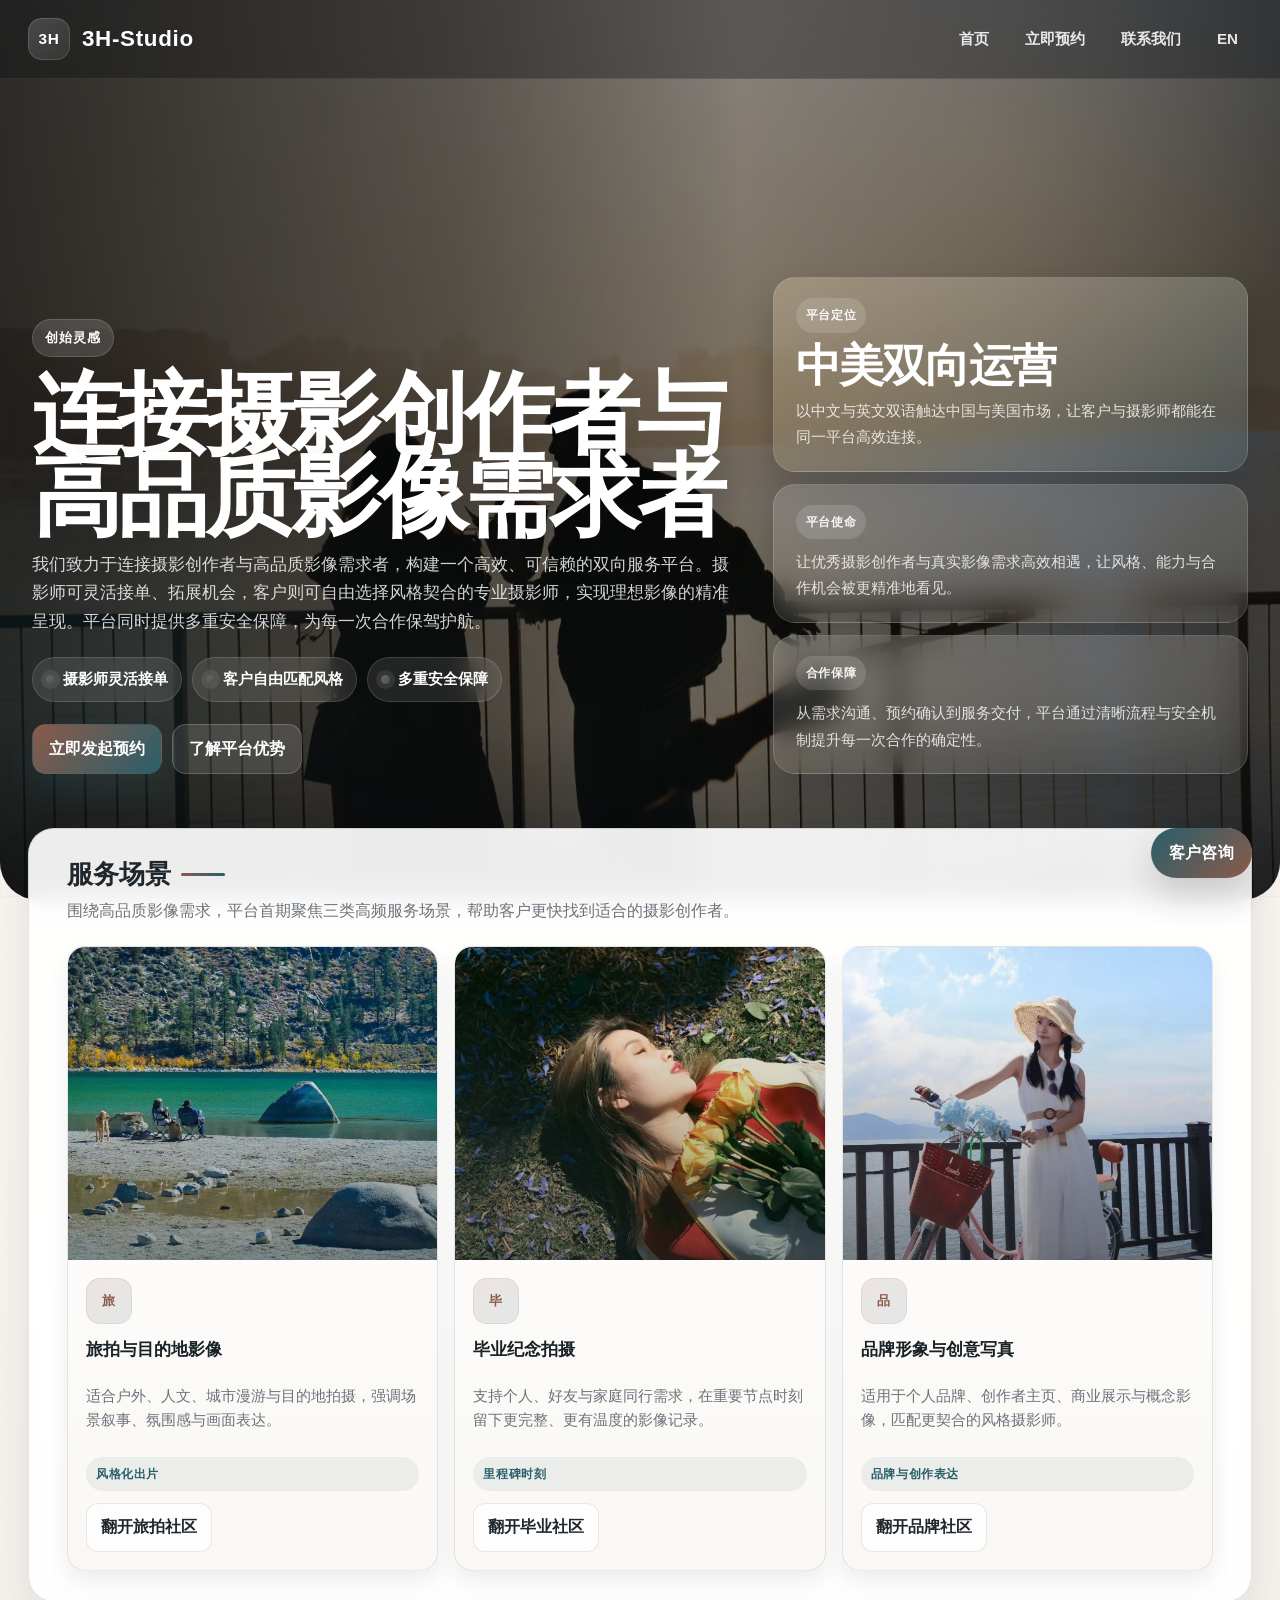
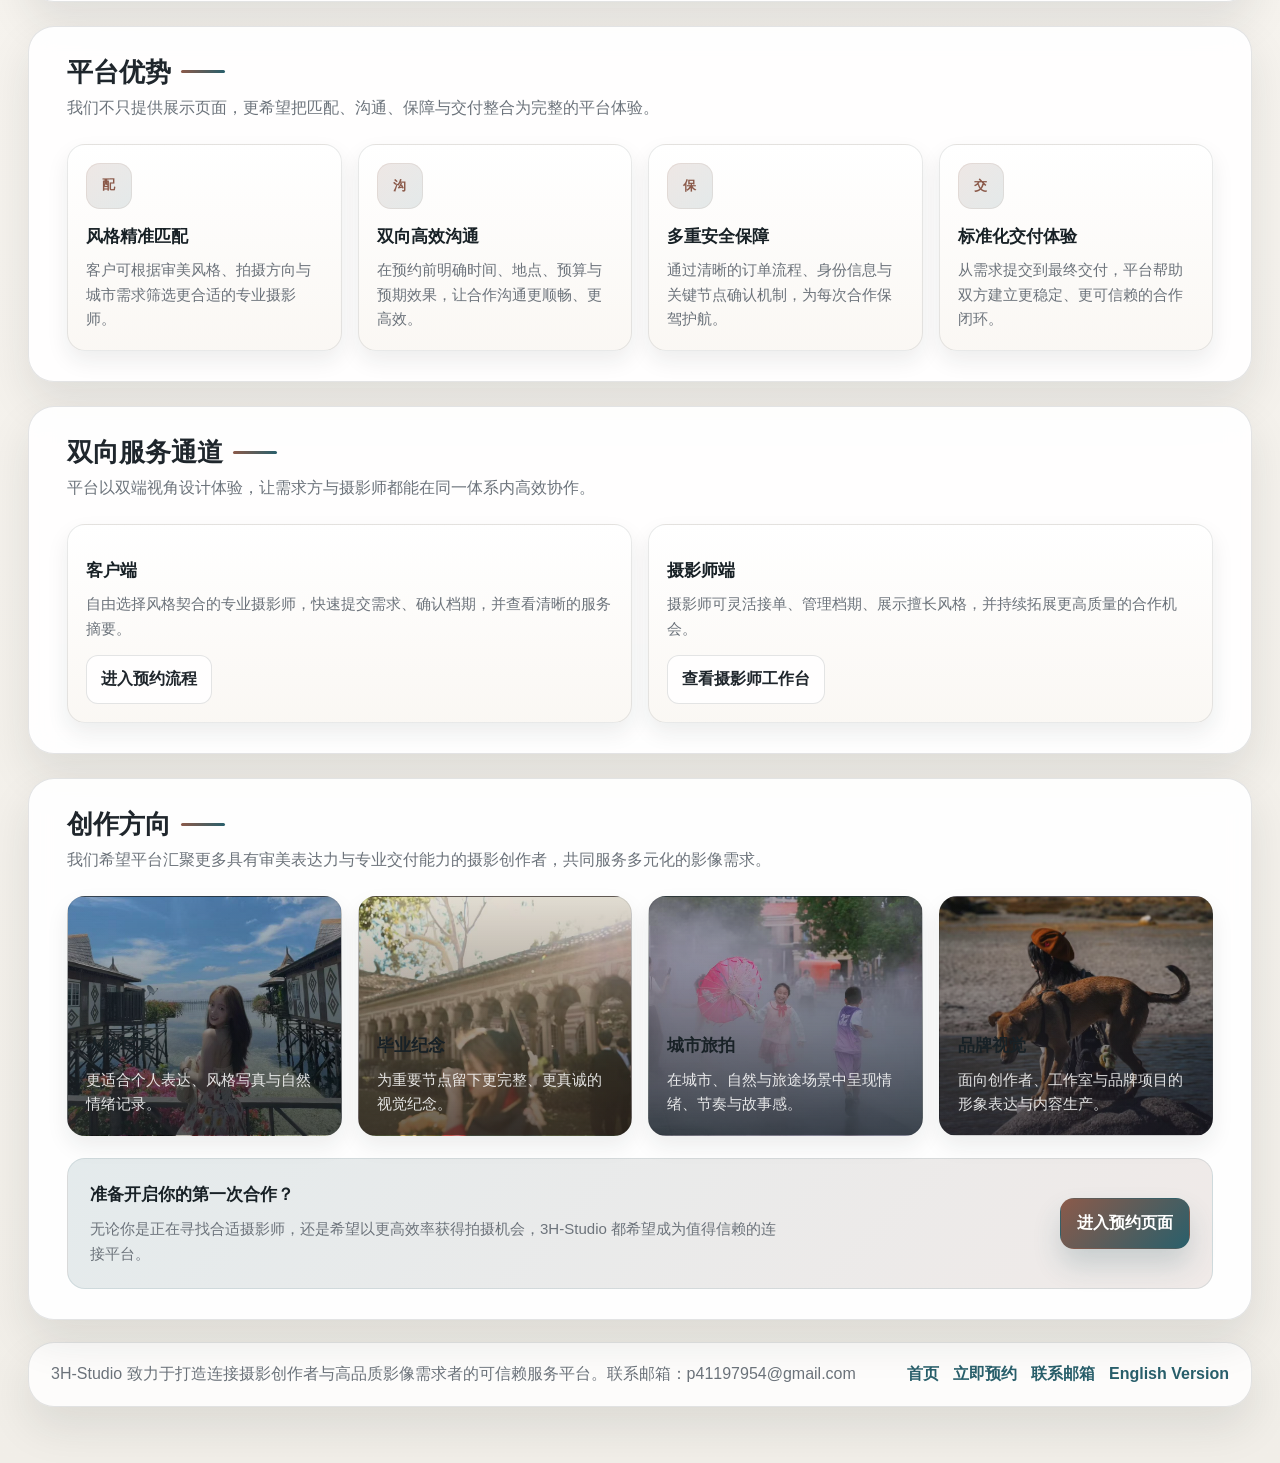
==== commit 218c999d: "update index htlm" ====
--- a/index.html
+++ b/index.html
@@ -67,18 +67,18 @@
     }
 
     .site-header {
-      position: sticky;
-      top: 0;
+      position: fixed;
+      inset: 0 0 auto 0;
       z-index: 30;
-      backdrop-filter: blur(12px);
-      background: rgba(251, 248, 244, 0.82);
-      border-bottom: 1px solid var(--line);
+      backdrop-filter: blur(16px);
+      background: rgba(10, 13, 16, 0.34);
+      border-bottom: 1px solid rgba(255, 255, 255, 0.08);
     }
 
     .header-inner {
-      max-width: 1180px;
+      max-width: 1380px;
       margin: 0 auto;
-      padding: 16px 20px;
+      padding: 18px 28px;
       display: flex;
       align-items: center;
       justify-content: space-between;
@@ -90,7 +90,7 @@
       align-items: center;
       gap: 12px;
       font-family: "Optima", "PingFang SC", "Hiragino Sans GB", "Microsoft YaHei", "Noto Sans SC", "Avenir Next Condensed", "Trebuchet MS", sans-serif;
-      color: var(--text);
+      color: #ffffff;
       font-size: 1.4rem;
       font-weight: 700;
       letter-spacing: 0.03em;
@@ -102,11 +102,11 @@
       display: grid;
       place-items: center;
       border-radius: 14px;
-      background: linear-gradient(135deg, rgba(139, 90, 74, 0.16), rgba(41, 95, 107, 0.14));
-      color: var(--brand);
+      background: linear-gradient(135deg, rgba(255, 255, 255, 0.18), rgba(255, 255, 255, 0.08));
+      color: #ffffff;
       font-size: 0.96rem;
       font-weight: 900;
-      box-shadow: inset 0 0 0 1px rgba(139, 90, 74, 0.14);
+      box-shadow: inset 0 0 0 1px rgba(255, 255, 255, 0.14);
     }
 
     .brand:hover {
@@ -127,7 +127,7 @@
       display: inline-block;
       padding: 8px 14px;
       border-radius: 999px;
-      color: var(--text);
+      color: rgba(255, 255, 255, 0.88);
       font-size: 0.95rem;
       font-weight: 700;
       transition: transform 160ms ease, background-color 160ms ease, box-shadow 160ms ease;
@@ -135,17 +135,17 @@
 
     .nav-list a:hover {
       text-decoration: none;
-      background: #ffffff;
+      background: rgba(255, 255, 255, 0.12);
+      color: #ffffff;
       transform: translateY(-1px);
     }
 
     .page-shell {
-      max-width: 1180px;
+      max-width: 1380px;
       margin: 0 auto;
-      padding: 28px 20px 48px;
-    }
-
-    .hero-card,
+      padding: 0 28px 56px;
+    }
+
     .section-card,
     .service-card,
     .feature-card,
@@ -161,28 +161,53 @@
 
     .hero-card {
       position: relative;
+      display: flex;
+      align-items: flex-end;
+      min-height: 100svh;
+      width: 100vw;
+      margin-left: calc(50% - 50vw);
+      margin-right: calc(50% - 50vw);
+      padding: clamp(132px, 17vw, 176px) 32px clamp(92px, 11vw, 126px);
       overflow: hidden;
-      padding: clamp(26px, 4vw, 44px);
+      border: 0;
+      border-radius: 0 0 38px 38px;
+      box-shadow: none;
+      backdrop-filter: none;
+      background:
+        linear-gradient(90deg, rgba(8, 11, 14, 0.82) 0%, rgba(8, 11, 14, 0.62) 36%, rgba(8, 11, 14, 0.42) 58%, rgba(8, 11, 14, 0.7) 100%),
+        linear-gradient(180deg, rgba(8, 11, 14, 0.08) 0%, rgba(8, 11, 14, 0.34) 100%),
+        url("assets/picture1.jpg") center 32% / cover no-repeat;
       animation: fade-up 520ms ease both;
+    }
+
+    .hero-card::before {
+      content: "";
+      position: absolute;
+      inset: 0;
+      background:
+        radial-gradient(880px circle at 78% 18%, rgba(208, 163, 95, 0.14) 0%, transparent 34%),
+        radial-gradient(720px circle at 8% 78%, rgba(41, 95, 107, 0.16) 0%, transparent 36%);
+      pointer-events: none;
     }
 
     .hero-card::after {
       content: "";
       position: absolute;
-      width: 360px;
-      height: 360px;
-      right: -120px;
-      top: -130px;
-      border-radius: 50%;
-      background: radial-gradient(circle, rgba(139, 90, 74, 0.18) 0%, transparent 68%);
+      inset: auto 0 0 0;
+      height: 180px;
+      background: linear-gradient(180deg, rgba(8, 11, 14, 0) 0%, rgba(8, 11, 14, 0.52) 100%);
       pointer-events: none;
     }
 
     .hero-grid {
+      position: relative;
+      z-index: 1;
       display: grid;
-      grid-template-columns: 1.08fr 0.92fr;
-      gap: 26px;
-      align-items: center;
+      grid-template-columns: minmax(0, 1.2fr) minmax(280px, 0.8fr);
+      gap: 28px;
+      align-items: end;
+      width: min(1380px, 100%);
+      margin: 0 auto;
     }
 
     .eyebrow {
@@ -191,8 +216,9 @@
       gap: 8px;
       padding: 7px 12px;
       border-radius: 999px;
-      background: rgba(139, 90, 74, 0.1);
-      color: var(--brand);
+      background: rgba(255, 255, 255, 0.14);
+      color: #ffffff;
+      border: 1px solid rgba(255, 255, 255, 0.14);
       font-size: 0.82rem;
       font-weight: 800;
       letter-spacing: 0.08em;
@@ -201,18 +227,20 @@
 
     .hero-title {
       margin: 16px 0 12px;
+      max-width: 880px;
+      font-family: "Optima", "PingFang SC", "Hiragino Sans GB", "Microsoft YaHei", "Noto Sans SC", "Avenir Next Condensed", "Trebuchet MS", sans-serif;
+      color: #ffffff;
+      font-size: clamp(3rem, 7vw, 6rem);
+      line-height: 0.92;
+      letter-spacing: -0.04em;
+      text-shadow: 0 20px 36px rgba(8, 11, 14, 0.22);
+    }
+
+    .hero-text {
       max-width: 760px;
-      font-family: "Optima", "PingFang SC", "Hiragino Sans GB", "Microsoft YaHei", "Noto Sans SC", "Avenir Next Condensed", "Trebuchet MS", sans-serif;
-      font-size: clamp(2.4rem, 5vw, 3.9rem);
-      line-height: 0.98;
-      letter-spacing: -0.04em;
-    }
-
-    .hero-text {
-      max-width: 680px;
       margin: 0;
-      color: #495159;
-      font-size: 1.04rem;
+      color: rgba(255, 255, 255, 0.82);
+      font-size: 1.08rem;
     }
 
     .chip-row {
@@ -228,9 +256,10 @@
       gap: 8px;
       padding: 9px 13px;
       border-radius: 999px;
-      border: 1px solid rgba(31, 38, 44, 0.1);
-      background: rgba(255, 255, 255, 0.74);
-      color: #2a3741;
+      border: 1px solid rgba(255, 255, 255, 0.14);
+      background: rgba(255, 255, 255, 0.1);
+      color: #ffffff;
+      backdrop-filter: blur(12px);
       font-size: 0.92rem;
       font-weight: 700;
     }
@@ -240,7 +269,7 @@
       height: 9px;
       border-radius: 50%;
       background: linear-gradient(135deg, var(--brand), var(--brand-2));
-      box-shadow: 0 0 0 5px rgba(139, 90, 74, 0.1);
+      box-shadow: 0 0 0 5px rgba(255, 255, 255, 0.08);
     }
 
     .hero-actions {
@@ -277,93 +306,35 @@
     }
 
     .ghost-button {
-      background: rgba(255, 255, 255, 0.8);
-      color: var(--text);
-      border-color: var(--line);
+      background: rgba(255, 255, 255, 0.12);
+      color: #ffffff;
+      border-color: rgba(255, 255, 255, 0.18);
     }
 
     .contact-sheet {
       display: grid;
-      grid-template-columns: minmax(0, 1.12fr) minmax(220px, 0.88fr);
-      grid-template-rows: repeat(2, minmax(0, 1fr));
       gap: 12px;
-      padding: 14px;
+      align-self: end;
+    }
+
+    .info-card {
+      padding: 20px 22px;
       border-radius: 22px;
-      background: linear-gradient(180deg, rgba(255, 255, 255, 0.94), rgba(247, 244, 240, 0.92));
-      border: 1px solid rgba(31, 38, 44, 0.08);
-      box-shadow: inset 0 1px 0 rgba(255, 255, 255, 0.6);
-    }
-
-    .sheet-frame {
-      position: relative;
-      aspect-ratio: 1 / 1;
-      min-height: 178px;
-      margin: 0;
-      overflow: hidden;
-      border-radius: 18px;
-      border: 1px solid rgba(31, 38, 44, 0.08);
-      box-shadow: 0 12px 18px rgba(31, 38, 44, 0.08);
-    }
-
-    .sheet-frame img {
-      position: absolute;
-      inset: 0;
-      width: 100%;
-      height: 100%;
-      display: block;
-      object-fit: cover;
-      transform: scale(1.02);
-      transition: transform 220ms ease;
-    }
-
-    .sheet-frame::after {
-      content: "";
-      position: absolute;
-      inset: 0;
-      background:
-        linear-gradient(180deg, rgba(10, 15, 18, 0.02) 15%, rgba(10, 15, 18, 0.54) 100%),
-        linear-gradient(35deg, rgba(255, 255, 255, 0.12), transparent 50%);
-    }
-
-    .sheet-frame:hover img {
-      transform: scale(1.06);
-    }
-
-    .sheet-frame figcaption {
-      position: absolute;
-      left: 14px;
-      bottom: 14px;
-      z-index: 1;
-      display: inline-flex;
-      padding: 7px 10px;
-      border-radius: 999px;
-      background: rgba(255, 255, 255, 0.16);
-      color: #ffffff;
-      font-size: 0.8rem;
-      font-weight: 800;
-      letter-spacing: 0.05em;
-      text-transform: uppercase;
-    }
-
-    .cover-frame {
-      grid-row: 1 / span 2;
-      aspect-ratio: auto;
-      min-height: 388px;
-    }
-
-    .cover-frame img {
-      object-position: center 28%;
-    }
-
-    .info-card {
-      padding: 18px;
-      border-radius: 18px;
-      background: linear-gradient(180deg, rgba(255, 255, 255, 0.94), rgba(247, 244, 240, 0.88));
-      border: 1px solid rgba(31, 38, 44, 0.08);
-      box-shadow: 0 12px 18px rgba(31, 38, 44, 0.08);
+      background: linear-gradient(180deg, rgba(255, 255, 255, 0.16), rgba(255, 255, 255, 0.08));
+      border: 1px solid rgba(255, 255, 255, 0.14);
+      box-shadow: 0 18px 36px rgba(8, 11, 14, 0.18);
+      backdrop-filter: blur(14px);
       display: grid;
       align-content: start;
       gap: 10px;
+    }
+
+    .info-card-featured {
+      min-height: 180px;
+      align-content: end;
+      background:
+        linear-gradient(180deg, rgba(255, 255, 255, 0.18), rgba(255, 255, 255, 0.08)),
+        linear-gradient(135deg, rgba(208, 163, 95, 0.18), rgba(41, 95, 107, 0.14));
     }
 
     .insight-label {
@@ -371,28 +342,40 @@
       justify-self: start;
       padding: 7px 10px;
       border-radius: 999px;
-      background: rgba(41, 95, 107, 0.1);
-      color: var(--brand-2);
+      background: rgba(255, 255, 255, 0.14);
+      color: rgba(255, 255, 255, 0.92);
       font-size: 0.78rem;
       font-weight: 800;
       letter-spacing: 0.05em;
     }
 
+    .hero-number {
+      display: block;
+      margin: 0;
+      color: #ffffff;
+      font-size: clamp(1.8rem, 4vw, 2.8rem);
+      line-height: 1;
+      letter-spacing: -0.04em;
+    }
+
     .info-card p {
       margin: 0;
-      color: #2a3741;
+      color: rgba(255, 255, 255, 0.82);
       font-size: 0.94rem;
       line-height: 1.75;
     }
 
     .content-grid {
       display: grid;
-      gap: 22px;
-      margin-top: 22px;
+      gap: 24px;
+      margin-top: -72px;
+      position: relative;
+      z-index: 2;
     }
 
     .section-card {
-      padding: 28px clamp(18px, 4vw, 34px);
+      padding: 30px clamp(20px, 4vw, 38px);
+      background: rgba(255, 255, 255, 0.92);
       animation: fade-up 560ms ease both;
     }
 
@@ -681,11 +664,16 @@
 
     @media (max-width: 1080px) {
       .hero-grid,
+      .contact-sheet,
       .service-grid,
       .feature-grid,
       .channel-grid,
       .showcase-grid {
         grid-template-columns: 1fr;
+      }
+
+      .hero-card {
+        min-height: auto;
       }
     }
 
@@ -710,14 +698,17 @@
         text-align: center;
       }
 
-      .contact-sheet {
-        grid-template-columns: 1fr;
-        grid-template-rows: auto;
-      }
-
-      .cover-frame {
-        grid-row: auto;
-        min-height: 300px;
+      .page-shell {
+        padding: 0 16px 42px;
+      }
+
+      .hero-card {
+        padding: 118px 20px 84px;
+        border-radius: 0 0 28px 28px;
+      }
+
+      .content-grid {
+        margin-top: -36px;
       }
     }
   </style>
@@ -761,10 +752,11 @@
         </div>
 
         <aside class="contact-sheet">
-          <figure class="sheet-frame cover-frame">
-            <img src="assets/picture1.jpg" alt="3H-Studio 首页封面图" />
-            <figcaption>创始灵感</figcaption>
-          </figure>
+          <article class="info-card info-card-featured">
+            <span class="insight-label">平台定位</span>
+            <strong class="hero-number">中美双向运营</strong>
+            <p>以中文与英文双语触达中国与美国市场，让客户与摄影师都能在同一平台高效连接。</p>
+          </article>
           <article class="info-card">
             <span class="insight-label">平台使命</span>
             <p>让优秀摄影创作者与真实影像需求高效相遇，让风格、能力与合作机会被更精准地看见。</p>
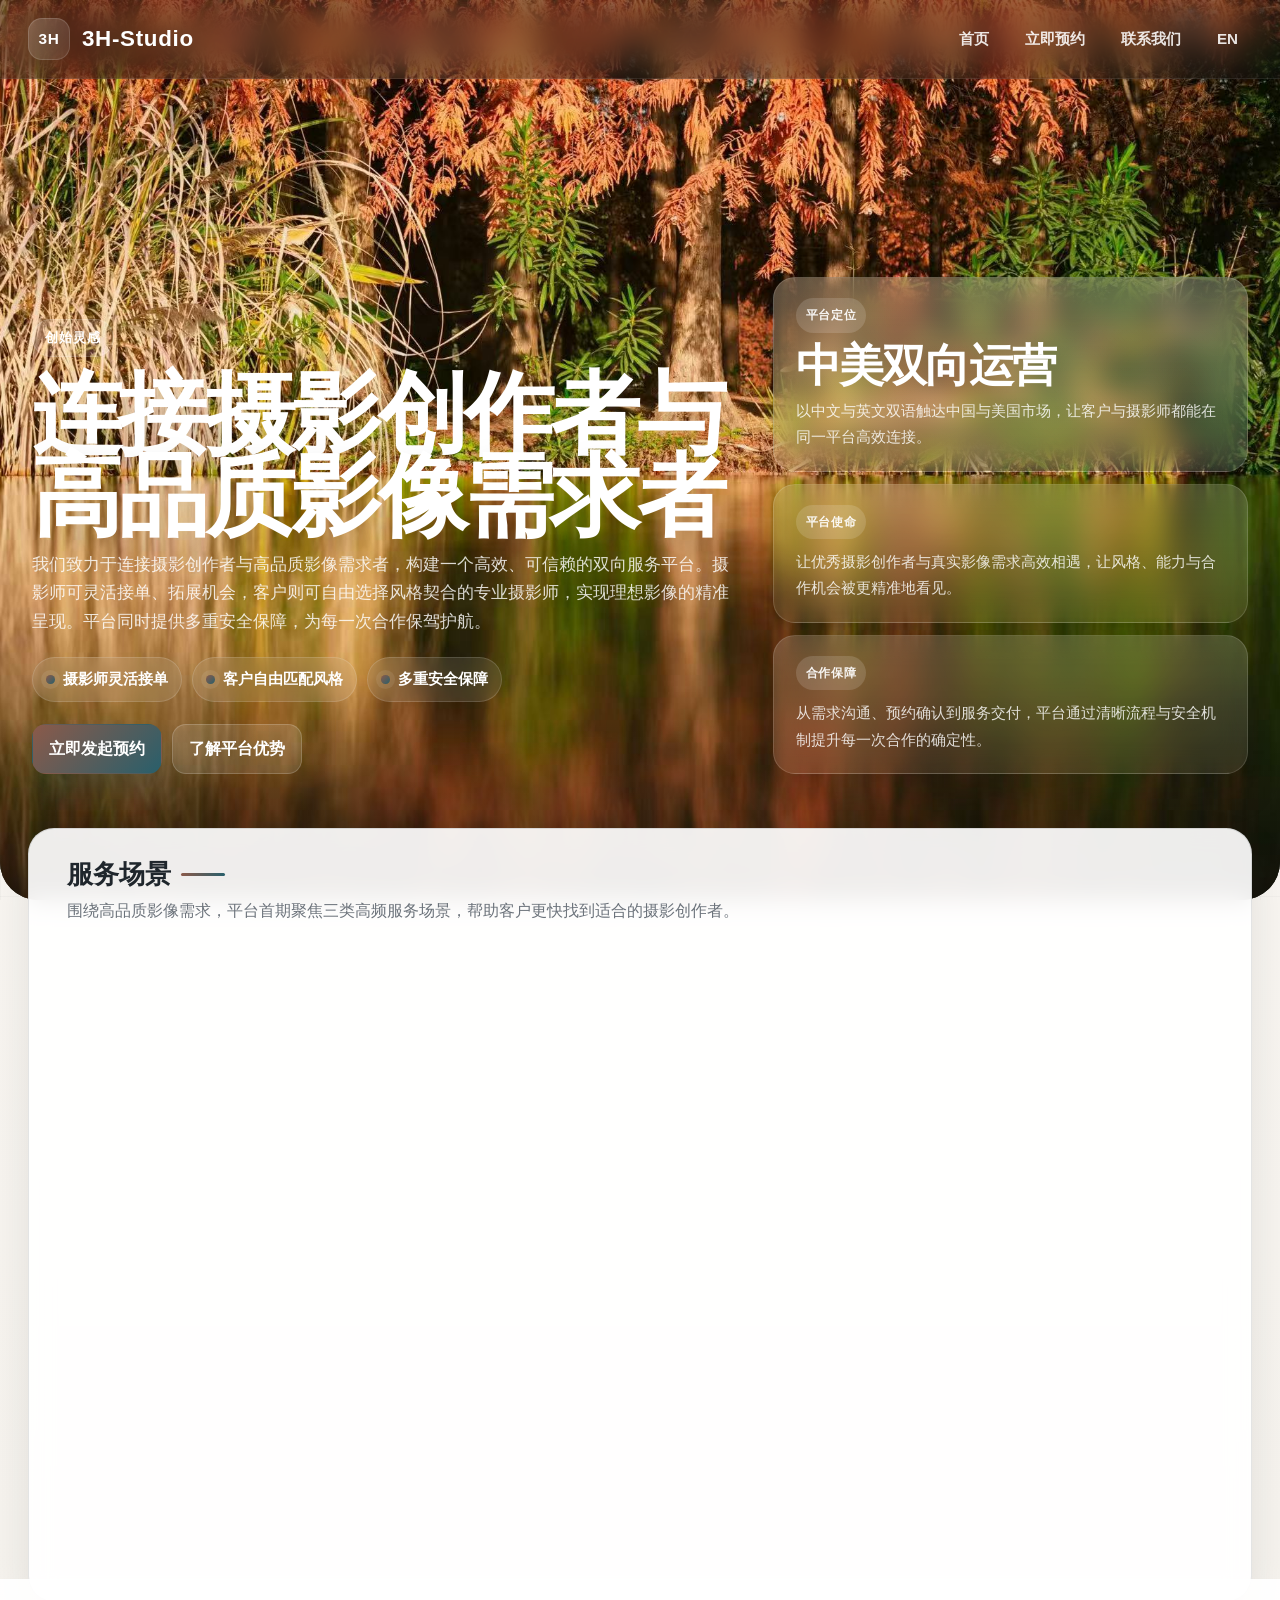
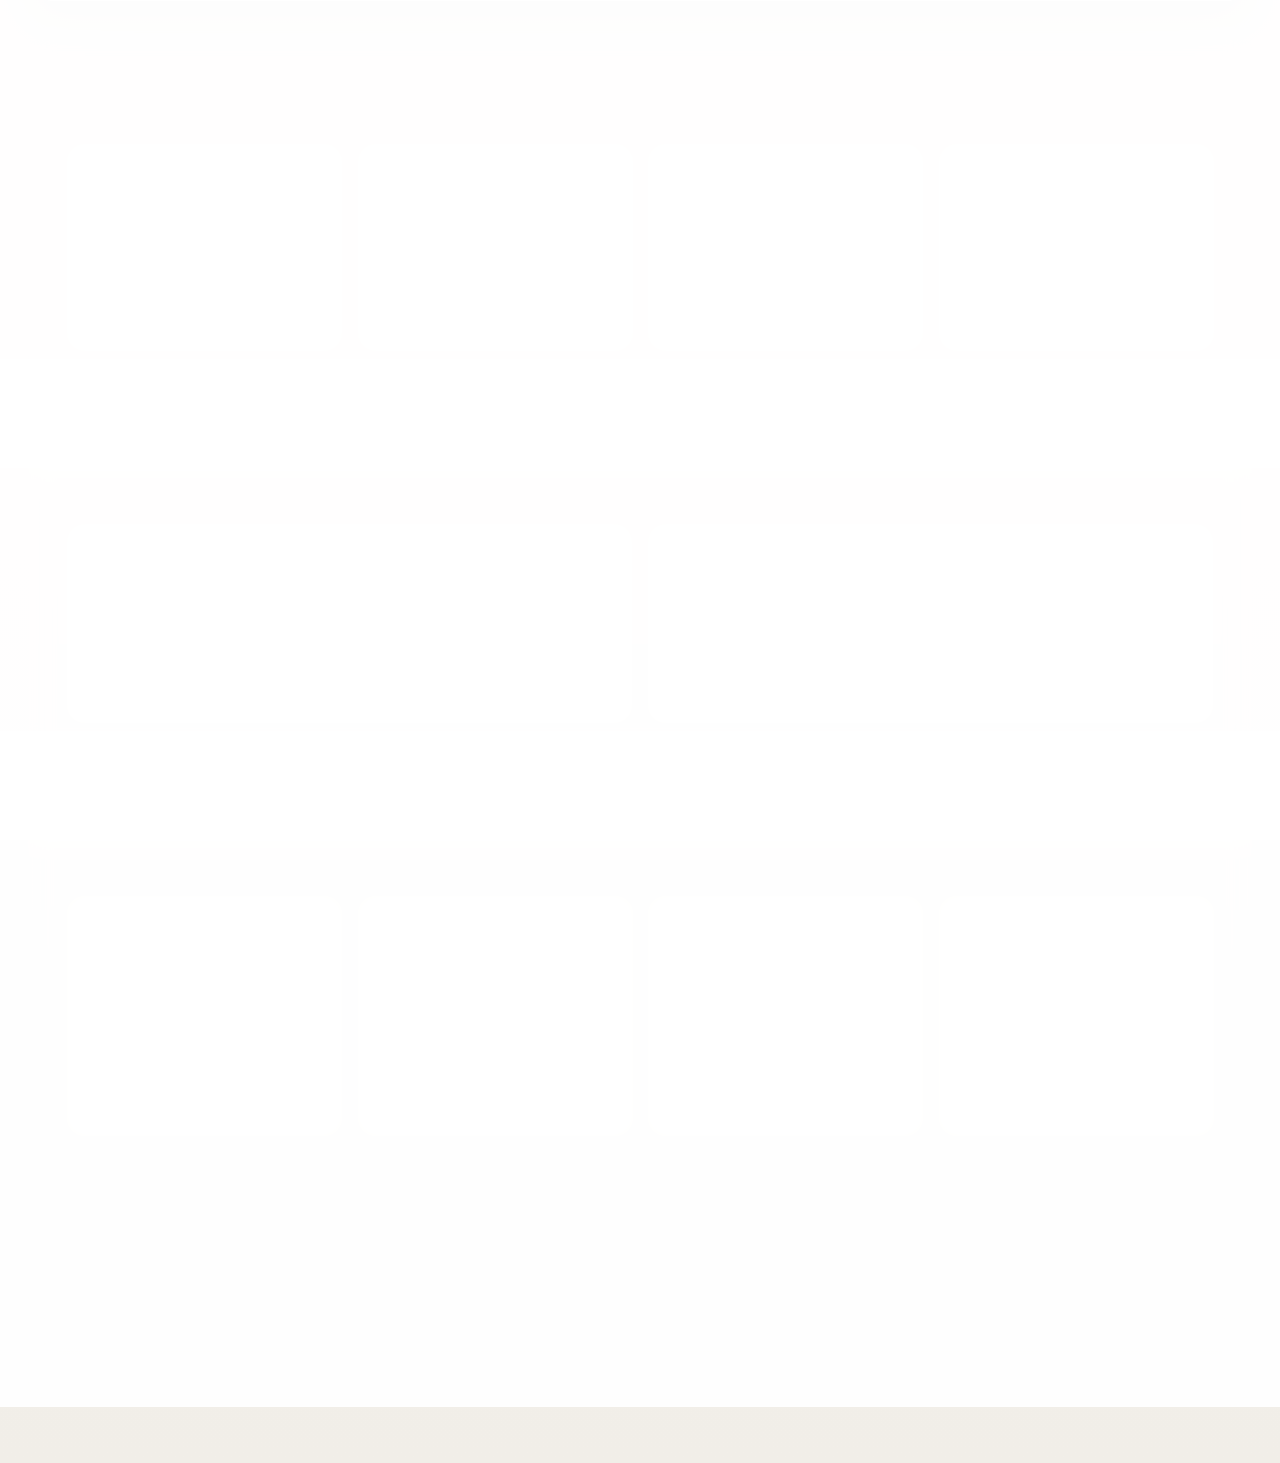
==== commit 7eadbe15: "add rolling cover image" ====
--- a/index.html
+++ b/index.html
@@ -173,11 +173,30 @@
       border-radius: 0 0 38px 38px;
       box-shadow: none;
       backdrop-filter: none;
-      background:
-        linear-gradient(90deg, rgba(8, 11, 14, 0.82) 0%, rgba(8, 11, 14, 0.62) 36%, rgba(8, 11, 14, 0.42) 58%, rgba(8, 11, 14, 0.7) 100%),
-        linear-gradient(180deg, rgba(8, 11, 14, 0.08) 0%, rgba(8, 11, 14, 0.34) 100%),
-        url("assets/picture1.jpg") center 32% / cover no-repeat;
+      background: #0c1114;
       animation: fade-up 520ms ease both;
+    }
+
+    .hero-backgrounds {
+      position: absolute;
+      inset: 0;
+      overflow: hidden;
+    }
+
+    .hero-background {
+      position: absolute;
+      inset: 0;
+      background-position: center 32%;
+      background-size: cover;
+      background-repeat: no-repeat;
+      opacity: 0;
+      transform: scale(1.04);
+      transition: opacity 900ms ease, transform 5200ms ease;
+    }
+
+    .hero-background.is-active {
+      opacity: 1;
+      transform: scale(1);
     }
 
     .hero-card::before {
@@ -732,7 +751,8 @@
   </header>
 
   <main class="page-shell">
-    <section class="hero-card" aria-labelledby="page-title">
+    <section class="hero-card" aria-labelledby="page-title" data-hero-slideshow>
+      <div class="hero-backgrounds" aria-hidden="true"></div>
       <div class="hero-grid">
         <div>
           <span class="eyebrow">创始灵感</span>
@@ -983,6 +1003,65 @@
     data-api-endpoint=""
     data-api-model="qwen3"
   ></div>
+  <script>
+    (function () {
+      const hero = document.querySelector("[data-hero-slideshow]");
+
+      if (!hero) {
+        return;
+      }
+
+      const backgroundLayer = hero.querySelector(".hero-backgrounds");
+      const sources = [
+        "assets/scenery1.jpg",
+        "assets/scenery2.jpg",
+        "assets/scenery3.jpg",
+        "assets/scenery4.jpg",
+        "assets/scenery5.jpg"
+      ];
+
+      function preloadImage(src) {
+        return new Promise(function (resolve) {
+          const image = new Image();
+
+          image.onload = function () {
+            resolve(src);
+          };
+
+          image.onerror = function () {
+            resolve(null);
+          };
+
+          image.src = src;
+        });
+      }
+
+      Promise.all(sources.map(preloadImage)).then(function (items) {
+        const validSources = items.filter(Boolean);
+
+        if (!validSources.length) {
+          return;
+        }
+
+        backgroundLayer.innerHTML = validSources.map(function (src, index) {
+          return '<div class="hero-background' + (index === 0 ? " is-active" : "") + '" style="background-image: url(&quot;' + src + '&quot;);"></div>';
+        }).join("");
+
+        if (validSources.length === 1) {
+          return;
+        }
+
+        const slides = Array.from(backgroundLayer.querySelectorAll(".hero-background"));
+        let currentIndex = 0;
+
+        window.setInterval(function () {
+          slides[currentIndex].classList.remove("is-active");
+          currentIndex = (currentIndex + 1) % slides.length;
+          slides[currentIndex].classList.add("is-active");
+        }, 4200);
+      });
+    })();
+  </script>
   <script src="assets/service-card-flip.js"></script>
   <script src="assets/customer-support-widget.js"></script>
 </body>
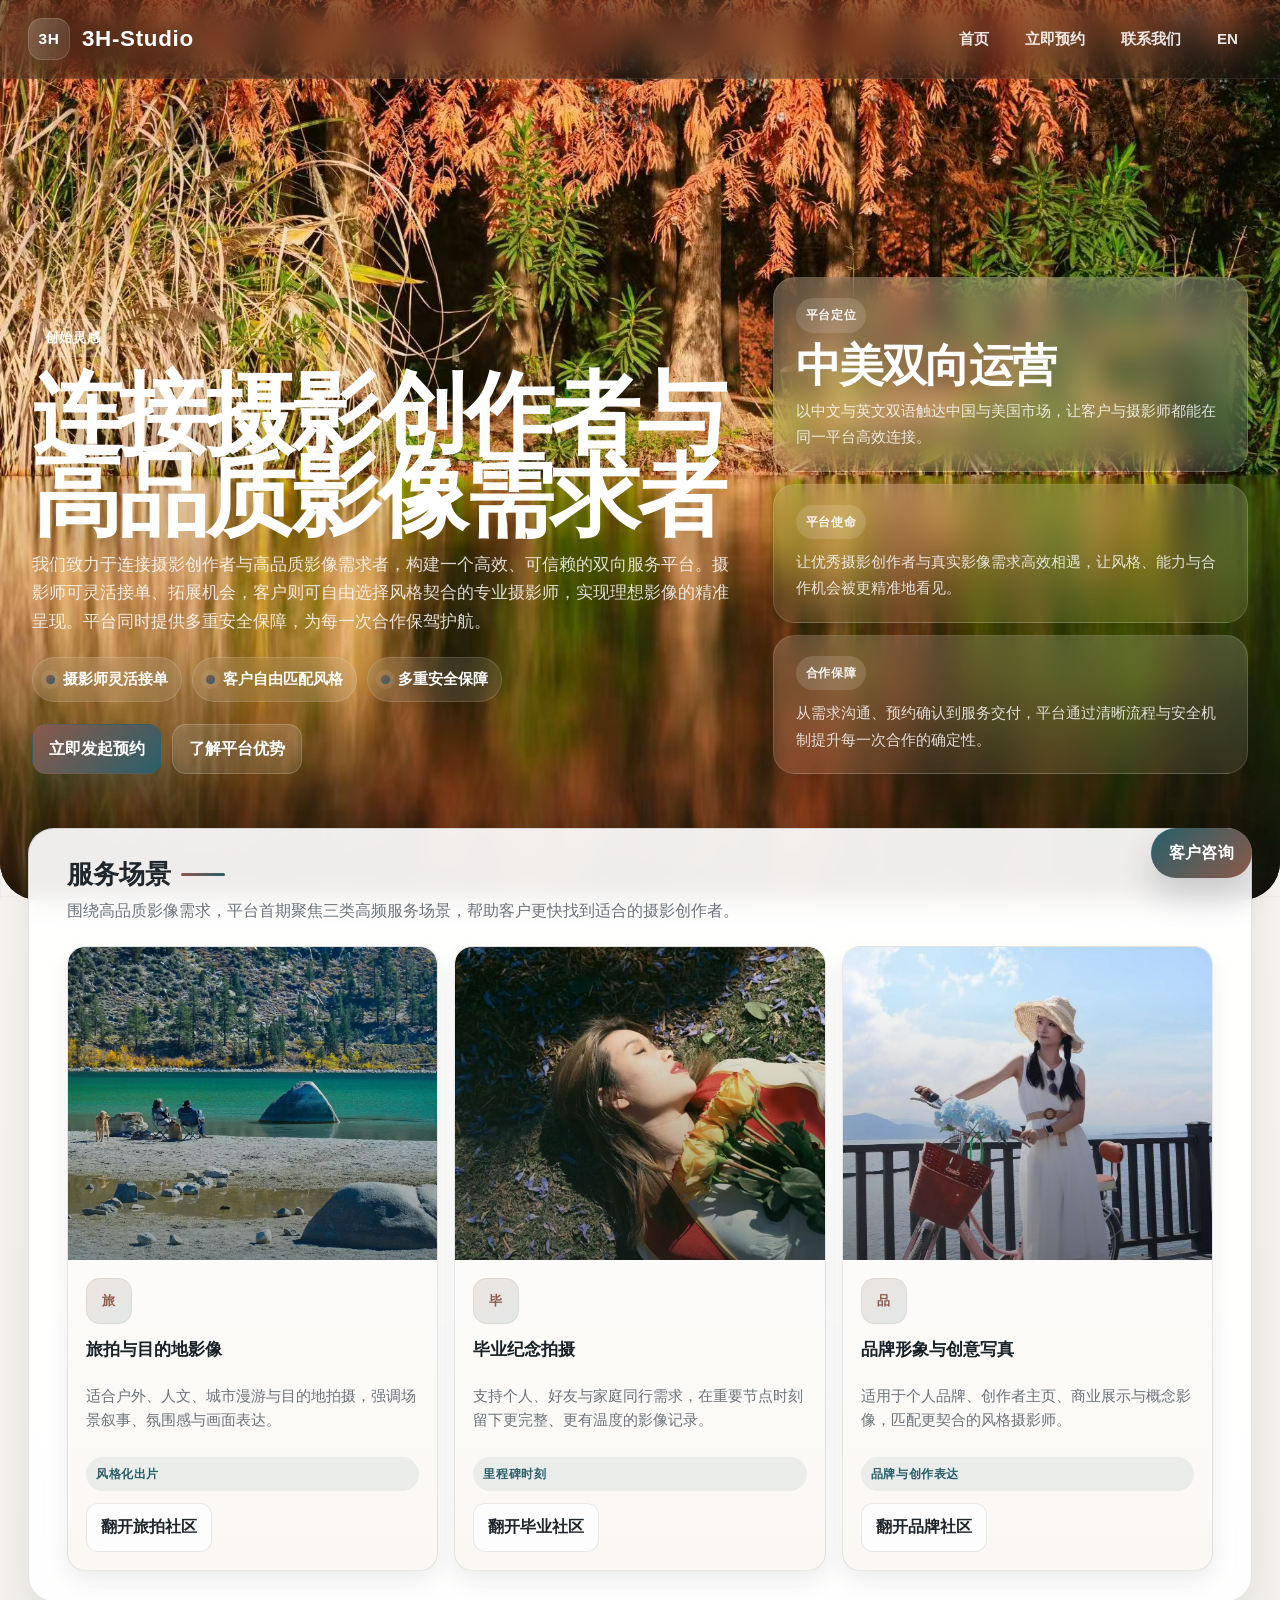
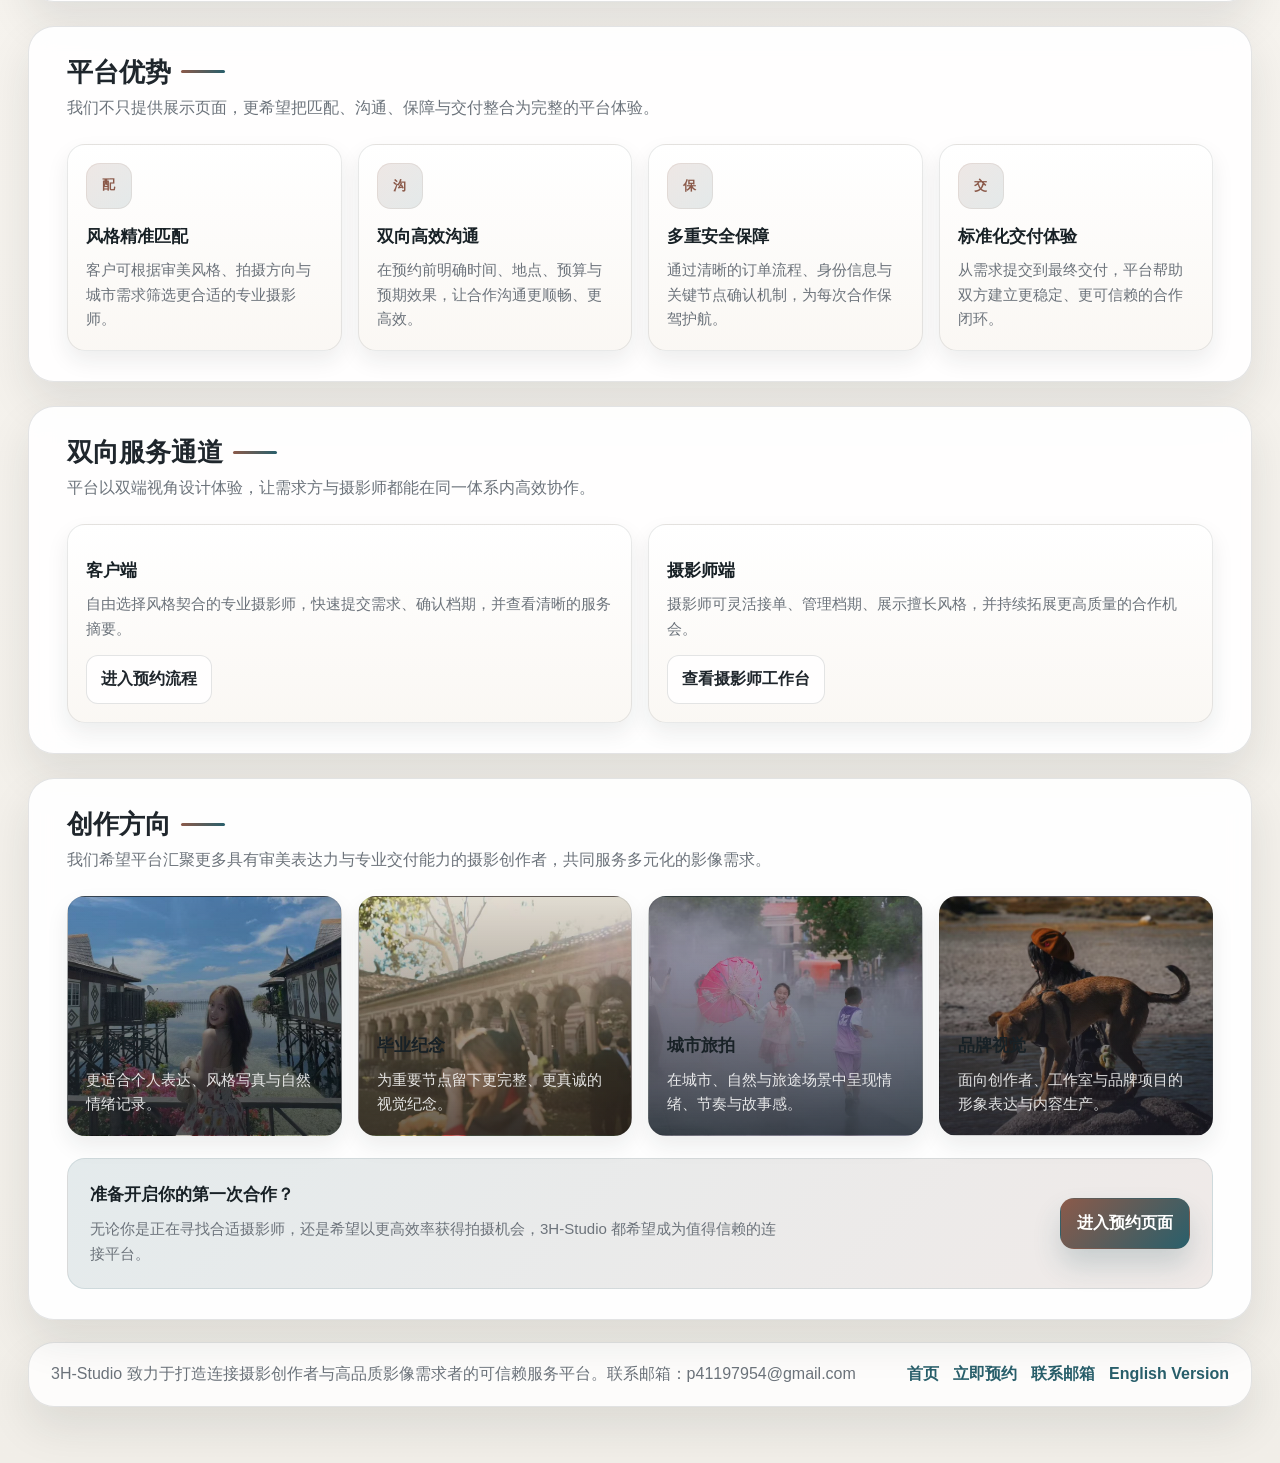
==== commit 40fb9c67: "polish website" ====
--- a/index.html
+++ b/index.html
@@ -387,7 +387,10 @@
     .content-grid {
       display: grid;
       gap: 24px;
+      width: 100vw;
       margin-top: -72px;
+      margin-left: calc(50% - 50vw);
+      padding: 0 28px;
       position: relative;
       z-index: 2;
     }
@@ -728,6 +731,7 @@
 
       .content-grid {
         margin-top: -36px;
+        padding: 0 16px;
       }
     }
   </style>
--- a/assets/customer-support-widget.css
+++ b/assets/customer-support-widget.css
@@ -0,0 +1,455 @@
+.customer-support-shell {
+  position: fixed;
+  right: clamp(14px, 2.8vw, 28px);
+  bottom: 22px;
+  z-index: 48;
+  display: grid;
+  justify-items: end;
+  gap: 12px;
+}
+
+.support-launcher {
+  border: 0;
+  border-radius: 999px;
+  padding: 12px 18px;
+  background: linear-gradient(135deg, #295f6b, #8b5a4a);
+  color: #fff;
+  font: inherit;
+  font-weight: 800;
+  letter-spacing: 0.02em;
+  box-shadow: 0 18px 34px rgba(31, 38, 44, 0.18);
+  cursor: pointer;
+  transition: transform 160ms ease, box-shadow 160ms ease;
+}
+
+.support-launcher:hover {
+  transform: translateY(-2px);
+  box-shadow: 0 22px 40px rgba(31, 38, 44, 0.22);
+}
+
+.support-launcher:focus-visible,
+.support-close:focus-visible,
+.support-mode-button:focus-visible,
+.support-quick-button:focus-visible,
+.support-send:focus-visible,
+.support-cta:focus-visible,
+.support-secondary:focus-visible,
+.support-copy-button:focus-visible {
+  outline: 3px solid rgba(41, 95, 107, 0.2);
+  outline-offset: 2px;
+}
+
+.support-widget {
+  width: min(392px, calc(100vw - 24px));
+  border-radius: 24px;
+  overflow: hidden;
+  background: rgba(255, 255, 255, 0.96);
+  border: 1px solid rgba(31, 38, 44, 0.1);
+  box-shadow: 0 28px 56px rgba(31, 38, 44, 0.16);
+  backdrop-filter: blur(18px);
+}
+
+.support-widget[hidden],
+.support-panel[hidden] {
+  display: none !important;
+}
+
+.support-header {
+  padding: 18px 18px 12px;
+  background:
+    radial-gradient(240px circle at 0% 0%, rgba(208, 163, 95, 0.16), transparent 52%),
+    linear-gradient(180deg, rgba(255, 255, 255, 0.96), rgba(248, 245, 240, 0.96));
+  border-bottom: 1px solid rgba(31, 38, 44, 0.08);
+}
+
+.support-header-row {
+  display: flex;
+  align-items: flex-start;
+  justify-content: space-between;
+  gap: 12px;
+}
+
+.support-kicker {
+  display: inline-flex;
+  align-items: center;
+  gap: 8px;
+  padding: 6px 10px;
+  border-radius: 999px;
+  background: rgba(139, 90, 74, 0.1);
+  color: #8b5a4a;
+  font-size: 0.74rem;
+  font-weight: 800;
+  letter-spacing: 0.08em;
+}
+
+.support-title {
+  margin: 10px 0 6px;
+  color: #182126;
+  font-size: 1.05rem;
+  line-height: 1.25;
+}
+
+.support-subtitle {
+  margin: 0;
+  color: #56606a;
+  font-size: 0.89rem;
+  line-height: 1.6;
+}
+
+.support-close {
+  width: 38px;
+  height: 38px;
+  border: 0;
+  border-radius: 12px;
+  background: rgba(31, 38, 44, 0.06);
+  color: #1f262c;
+  font: inherit;
+  font-size: 1rem;
+  cursor: pointer;
+  transition: background-color 160ms ease, transform 160ms ease;
+}
+
+.support-close:hover {
+  background: rgba(31, 38, 44, 0.1);
+  transform: translateY(-1px);
+}
+
+.support-status-row {
+  display: flex;
+  flex-wrap: wrap;
+  gap: 8px;
+  margin-top: 12px;
+}
+
+.support-status,
+.support-badge {
+  display: inline-flex;
+  align-items: center;
+  gap: 8px;
+  padding: 7px 10px;
+  border-radius: 999px;
+  font-size: 0.76rem;
+  font-weight: 800;
+}
+
+.support-status::before,
+.support-badge::before {
+  content: "";
+  width: 8px;
+  height: 8px;
+  border-radius: 50%;
+}
+
+.support-status {
+  background: rgba(41, 95, 107, 0.1);
+  color: #295f6b;
+}
+
+.support-status::before {
+  background: #295f6b;
+}
+
+.support-status.is-pending {
+  background: rgba(208, 163, 95, 0.16);
+  color: #8b5a4a;
+}
+
+.support-status.is-pending::before {
+  background: #d0a35f;
+}
+
+.support-badge {
+  background: rgba(31, 38, 44, 0.07);
+  color: #4f5964;
+}
+
+.support-badge::before {
+  background: #7b8792;
+}
+
+.support-mode-row {
+  display: grid;
+  grid-template-columns: repeat(2, minmax(0, 1fr));
+  gap: 10px;
+  padding: 14px 18px 0;
+}
+
+.support-mode-button {
+  border: 1px solid rgba(31, 38, 44, 0.1);
+  border-radius: 14px;
+  padding: 11px 12px;
+  background: rgba(255, 255, 255, 0.74);
+  color: #1f262c;
+  font: inherit;
+  font-weight: 800;
+  cursor: pointer;
+  transition: transform 160ms ease, border-color 160ms ease, background-color 160ms ease;
+}
+
+.support-mode-button:hover {
+  transform: translateY(-1px);
+  border-color: rgba(41, 95, 107, 0.18);
+}
+
+.support-mode-button.is-active {
+  background: linear-gradient(135deg, rgba(41, 95, 107, 0.96), rgba(139, 90, 74, 0.92));
+  border-color: transparent;
+  color: #fff;
+}
+
+.support-body {
+  padding: 14px 18px 18px;
+}
+
+.support-messages {
+  max-height: 300px;
+  overflow: auto;
+  display: grid;
+  gap: 10px;
+  padding-right: 4px;
+}
+
+.support-message {
+  max-width: 88%;
+  padding: 11px 14px;
+  border-radius: 16px;
+  font-size: 0.92rem;
+  line-height: 1.6;
+  white-space: pre-wrap;
+}
+
+.support-message.is-assistant {
+  justify-self: start;
+  background: rgba(41, 95, 107, 0.1);
+  color: #20323a;
+}
+
+.support-message.is-user {
+  justify-self: end;
+  background: linear-gradient(135deg, #295f6b, #8b5a4a);
+  color: #fff;
+}
+
+.support-message.is-typing {
+  display: inline-flex;
+  align-items: center;
+  gap: 7px;
+}
+
+.support-dot {
+  width: 7px;
+  height: 7px;
+  border-radius: 50%;
+  background: #295f6b;
+  animation: support-pulse 1.2s ease-in-out infinite;
+}
+
+.support-dot:nth-child(2) {
+  animation-delay: 0.18s;
+}
+
+.support-dot:nth-child(3) {
+  animation-delay: 0.36s;
+}
+
+.support-quick-grid {
+  display: flex;
+  flex-wrap: wrap;
+  gap: 8px;
+  margin: 14px 0;
+}
+
+.support-quick-button {
+  border: 1px solid rgba(31, 38, 44, 0.1);
+  border-radius: 999px;
+  padding: 8px 12px;
+  background: rgba(255, 255, 255, 0.84);
+  color: #20323a;
+  font: inherit;
+  font-size: 0.82rem;
+  font-weight: 700;
+  cursor: pointer;
+}
+
+.support-input-form {
+  display: grid;
+  gap: 10px;
+}
+
+.support-input {
+  width: 100%;
+  min-height: 84px;
+  resize: vertical;
+  border-radius: 16px;
+  border: 1px solid rgba(31, 38, 44, 0.12);
+  background: rgba(251, 248, 244, 0.92);
+  padding: 12px 14px;
+  color: #1f262c;
+  font: inherit;
+}
+
+.support-input:focus,
+.support-human-input:focus,
+.support-human-textarea:focus {
+  outline: none;
+  border-color: rgba(41, 95, 107, 0.3);
+  box-shadow: 0 0 0 3px rgba(41, 95, 107, 0.1);
+}
+
+.support-form-row {
+  display: flex;
+  align-items: center;
+  justify-content: space-between;
+  gap: 12px;
+}
+
+.support-note {
+  margin: 0;
+  color: #6c737b;
+  font-size: 0.78rem;
+  line-height: 1.5;
+}
+
+.support-send,
+.support-cta,
+.support-secondary,
+.support-copy-button {
+  border: 0;
+  border-radius: 14px;
+  padding: 11px 14px;
+  font: inherit;
+  font-weight: 800;
+  cursor: pointer;
+  text-decoration: none;
+  transition: transform 160ms ease, box-shadow 160ms ease;
+}
+
+.support-send,
+.support-cta,
+.support-copy-button {
+  background: linear-gradient(135deg, #295f6b, #8b5a4a);
+  color: #fff;
+  box-shadow: 0 14px 24px rgba(41, 95, 107, 0.18);
+}
+
+.support-secondary {
+  background: rgba(31, 38, 44, 0.06);
+  color: #1f262c;
+}
+
+.support-send:hover,
+.support-cta:hover,
+.support-secondary:hover,
+.support-copy-button:hover {
+  transform: translateY(-1px);
+}
+
+.support-send[disabled] {
+  opacity: 0.7;
+  cursor: wait;
+}
+
+.support-human-stack {
+  display: grid;
+  gap: 12px;
+}
+
+.support-human-card,
+.support-human-form {
+  border: 1px solid rgba(31, 38, 44, 0.08);
+  border-radius: 18px;
+  padding: 14px;
+  background: linear-gradient(180deg, rgba(255, 255, 255, 0.92), rgba(248, 245, 240, 0.92));
+}
+
+.support-human-card h4,
+.support-human-form h4 {
+  margin: 0 0 6px;
+  color: #182126;
+  font-size: 0.96rem;
+}
+
+.support-human-card p,
+.support-human-form p {
+  margin: 0;
+  color: #58616b;
+  font-size: 0.88rem;
+  line-height: 1.6;
+}
+
+.support-human-actions {
+  display: flex;
+  flex-wrap: wrap;
+  gap: 10px;
+  margin-top: 12px;
+}
+
+.support-human-grid {
+  display: grid;
+  gap: 10px;
+  margin-top: 12px;
+}
+
+.support-human-field {
+  display: grid;
+  gap: 6px;
+}
+
+.support-human-field label {
+  color: #34424b;
+  font-size: 0.82rem;
+  font-weight: 700;
+}
+
+.support-human-input,
+.support-human-textarea {
+  width: 100%;
+  border-radius: 14px;
+  border: 1px solid rgba(31, 38, 44, 0.12);
+  background: rgba(251, 248, 244, 0.94);
+  padding: 11px 12px;
+  color: #1f262c;
+  font: inherit;
+}
+
+.support-human-textarea {
+  min-height: 86px;
+  resize: vertical;
+}
+
+.support-copy-feedback {
+  min-height: 1.3em;
+  margin-top: 10px;
+  color: #295f6b;
+  font-size: 0.78rem;
+}
+
+@keyframes support-pulse {
+  0%,
+  80%,
+  100% {
+    opacity: 0.35;
+    transform: translateY(0);
+  }
+
+  40% {
+    opacity: 1;
+    transform: translateY(-2px);
+  }
+}
+
+@media (max-width: 720px) {
+  .customer-support-shell {
+    left: 12px;
+    right: 12px;
+    justify-items: stretch;
+  }
+
+  .support-launcher {
+    justify-self: end;
+  }
+
+  .support-widget {
+    width: 100%;
+  }
+}
--- a/assets/service-card-flip.css
+++ b/assets/service-card-flip.css
@@ -1,4 +1,5 @@
 .service-card.service-card-interactive {
+  position: relative;
   perspective: 1600px;
   background: transparent;
   border: 0;
@@ -19,6 +20,7 @@
 }
 
 .service-card-interactive .service-face {
+  position: relative;
   min-height: 100%;
   border-radius: var(--radius-lg);
   overflow: hidden;
@@ -32,6 +34,7 @@
   display: grid;
   grid-template-rows: auto 1fr;
   height: 100%;
+  pointer-events: auto;
 }
 
 .service-card-interactive .service-face-back {
@@ -43,6 +46,16 @@
   padding: 22px;
   transform: rotateY(180deg);
   color: #fff;
+  z-index: 2;
+  pointer-events: none;
+}
+
+.service-card-interactive.is-flipped .service-face-front {
+  pointer-events: none;
+}
+
+.service-card-interactive.is-flipped .service-face-back {
+  pointer-events: auto;
 }
 
 .service-card-interactive[data-scene="travel"] .service-face-back {
@@ -122,6 +135,13 @@
   justify-self: start;
 }
 
+.service-card-interactive .service-face-front,
+.service-preview-button,
+.service-enter-link,
+.service-back-button {
+  touch-action: manipulation;
+}
+
 .service-access-label {
   display: inline-flex;
   align-items: center;
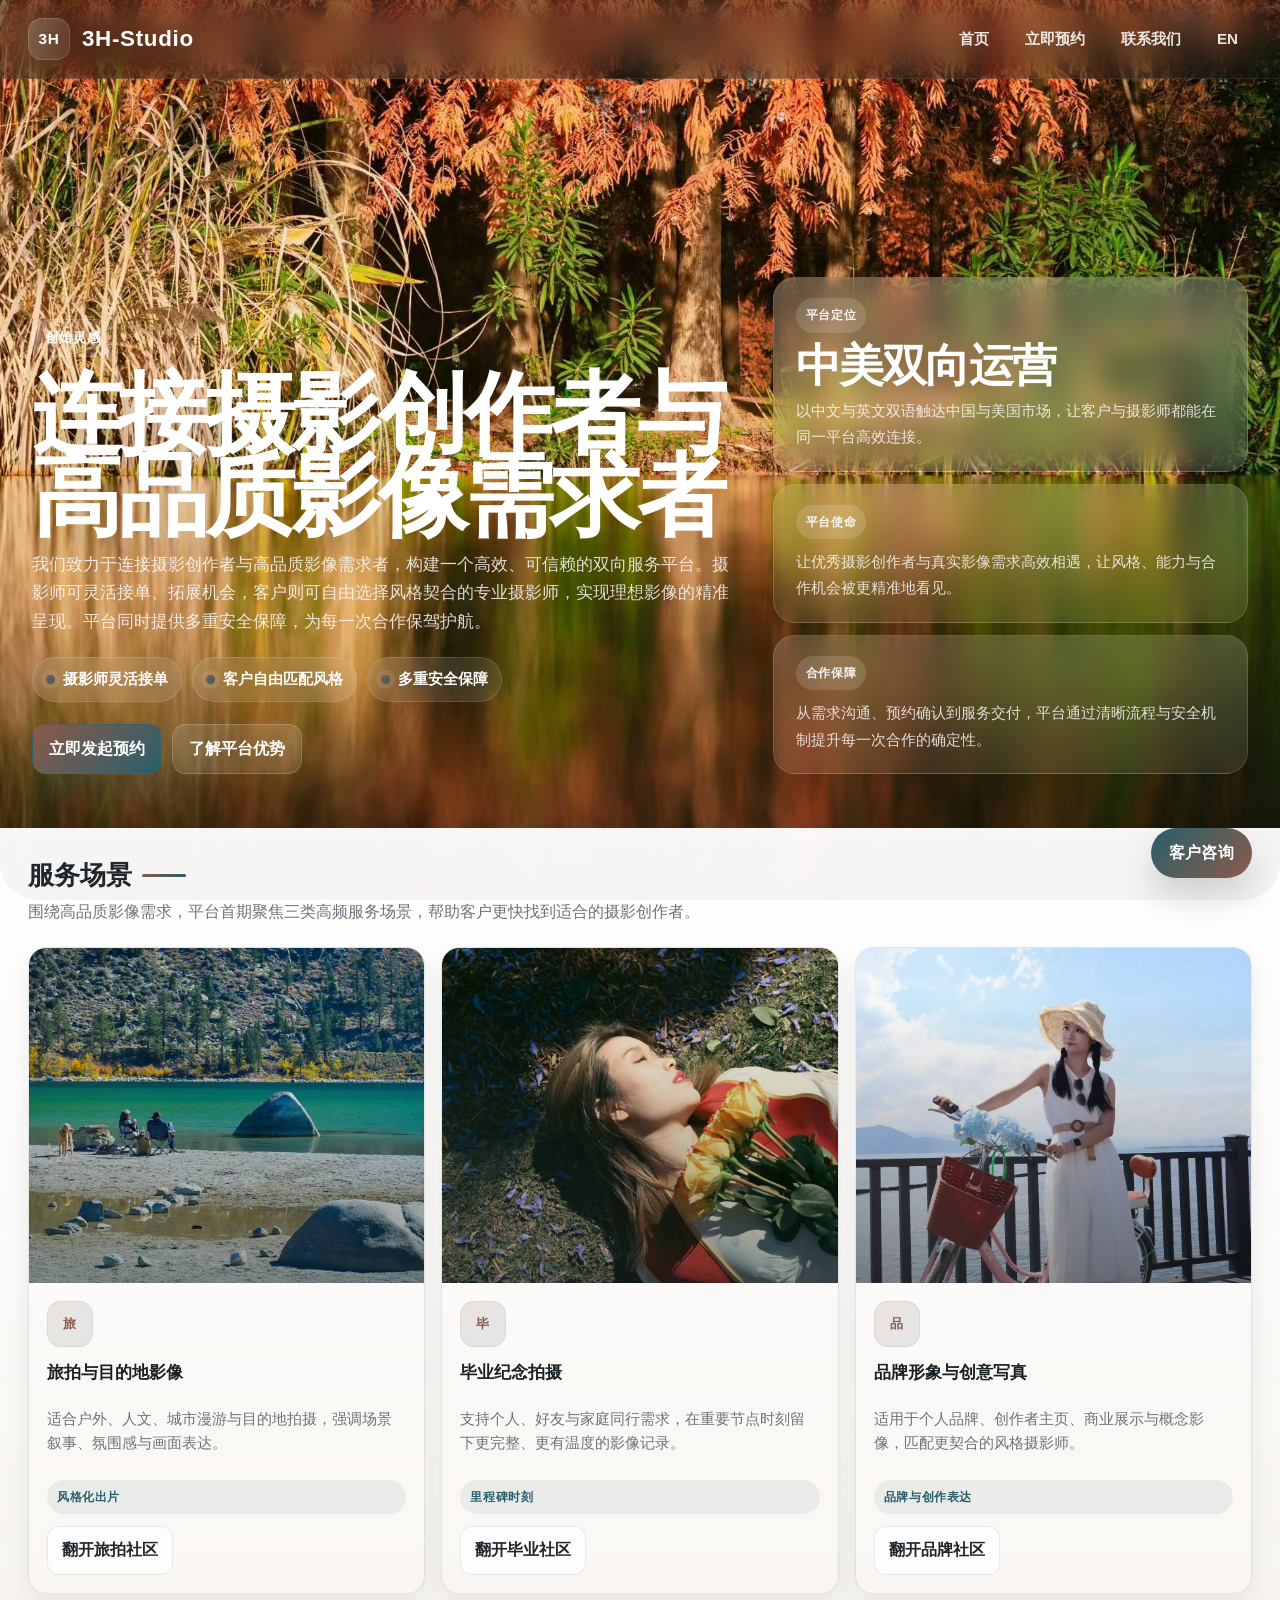
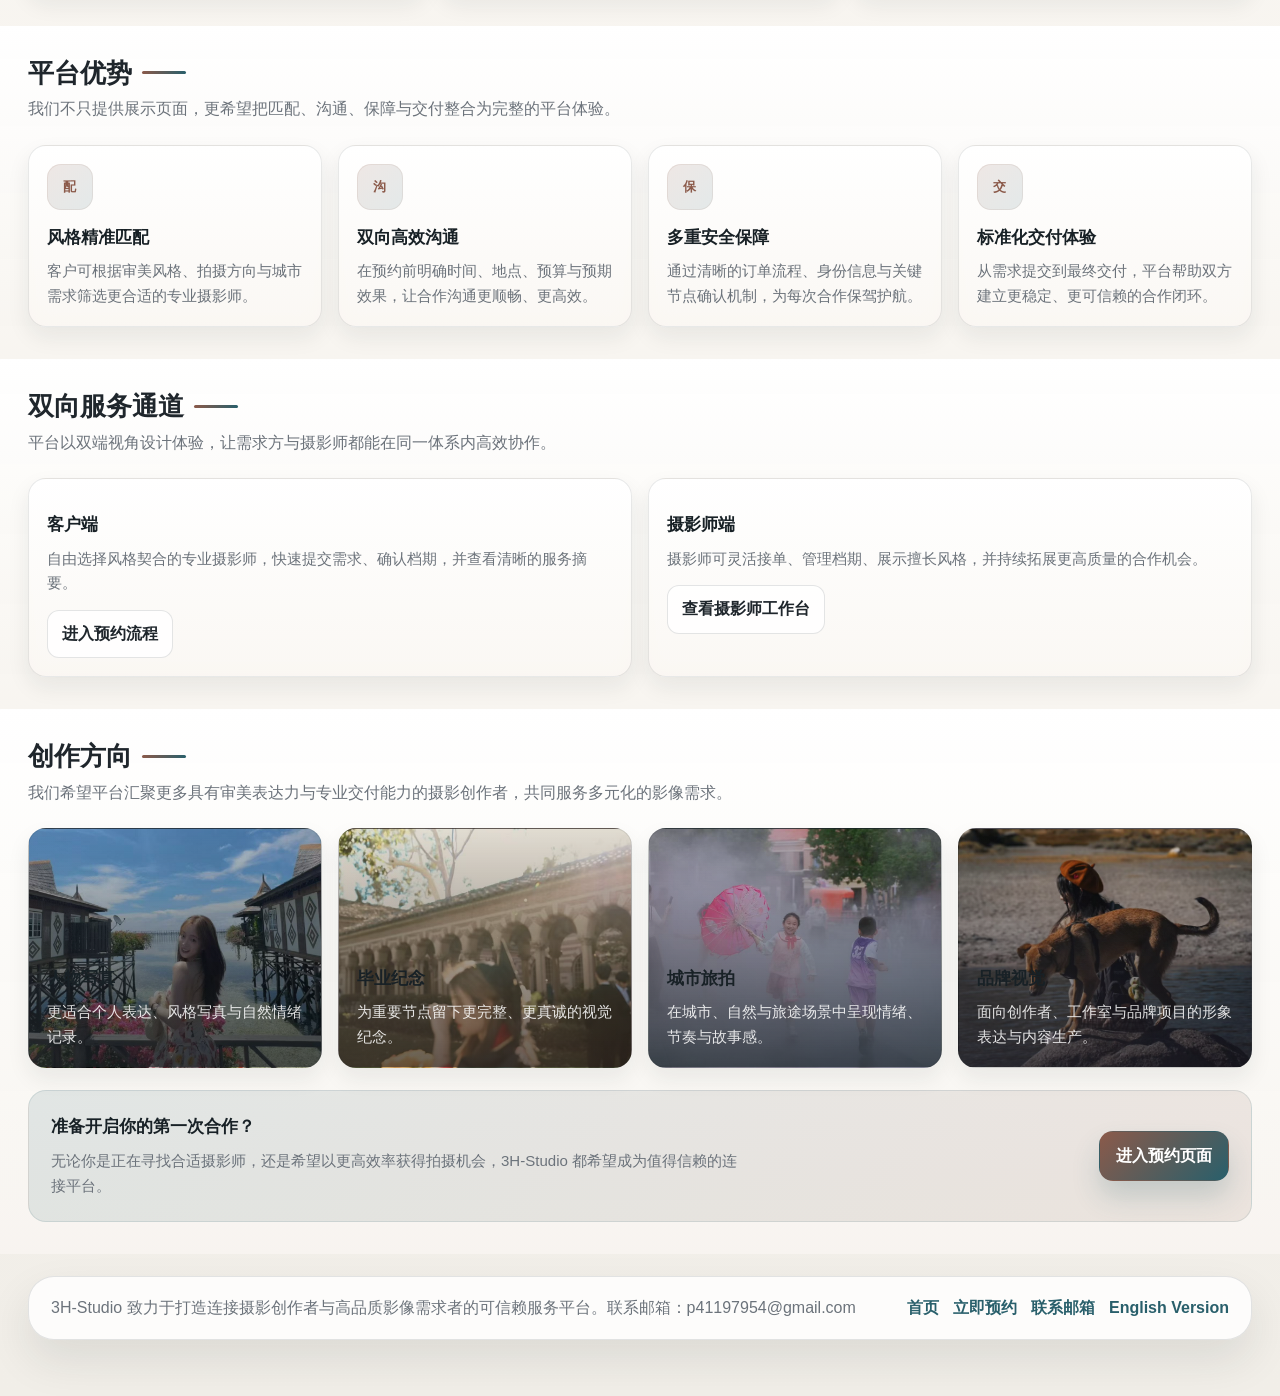
==== commit f8daf99f: "polish website" ====
--- a/index.html
+++ b/index.html
@@ -38,6 +38,7 @@
       font-family: "PingFang SC", "Hiragino Sans GB", "Microsoft YaHei", "Noto Sans SC", "Avenir Next", "Trebuchet MS", "Segoe UI", sans-serif;
       color: var(--text);
       line-height: 1.65;
+      overflow-x: clip;
       background:
         radial-gradient(900px circle at -10% -10%, #f4ddcf 0%, transparent 38%),
         radial-gradient(860px circle at 100% 0%, #dbeef1 0%, transparent 32%),
@@ -146,7 +147,6 @@
       padding: 0 28px 56px;
     }
 
-    .section-card,
     .service-card,
     .feature-card,
     .channel-card,
@@ -386,19 +386,28 @@
 
     .content-grid {
       display: grid;
-      gap: 24px;
-      width: 100vw;
+      gap: 0;
       margin-top: -72px;
-      margin-left: calc(50% - 50vw);
-      padding: 0 28px;
       position: relative;
       z-index: 2;
     }
 
     .section-card {
-      padding: 30px clamp(20px, 4vw, 38px);
-      background: rgba(255, 255, 255, 0.92);
+      width: 100vw;
+      margin-left: calc(50% - 50vw);
+      margin-right: calc(50% - 50vw);
+      background: linear-gradient(180deg, rgba(255, 255, 255, 0.96), rgba(247, 244, 240, 0.94));
+      box-shadow: none;
+      border: 0;
+      border-radius: 0;
+      backdrop-filter: none;
       animation: fade-up 560ms ease both;
+    }
+
+    .section-inner {
+      max-width: 1380px;
+      margin: 0 auto;
+      padding: 32px 28px;
     }
 
     .section-title {
@@ -731,7 +740,10 @@
 
       .content-grid {
         margin-top: -36px;
-        padding: 0 16px;
+      }
+
+      .section-inner {
+        padding: 28px 16px;
       }
     }
   </style>
@@ -795,6 +807,7 @@
 
     <div class="content-grid">
       <section id="services" class="section-card" aria-labelledby="services-title">
+        <div class="section-inner">
         <h2 id="services-title" class="section-title">服务场景</h2>
         <p class="section-copy">
           围绕高品质影像需求，平台首期聚焦三类高频服务场景，帮助客户更快找到适合的摄影创作者。
@@ -885,9 +898,11 @@
             </div>
           </article>
         </div>
+        </div>
       </section>
 
       <section id="galleries" class="section-card" aria-labelledby="galleries-title">
+        <div class="section-inner">
         <h2 id="galleries-title" class="section-title">平台优势</h2>
         <p class="section-copy">
           我们不只提供展示页面，更希望把匹配、沟通、保障与交付整合为完整的平台体验。
@@ -915,9 +930,11 @@
             <p>从需求提交到最终交付，平台帮助双方建立更稳定、更可信赖的合作闭环。</p>
           </article>
         </div>
+        </div>
       </section>
 
       <section id="channels" class="section-card" aria-labelledby="channels-title">
+        <div class="section-inner">
         <h2 id="channels-title" class="section-title">双向服务通道</h2>
         <p class="section-copy">
           平台以双端视角设计体验，让需求方与摄影师都能在同一体系内高效协作。
@@ -940,9 +957,11 @@
             </div>
           </article>
         </div>
+        </div>
       </section>
 
       <section id="showcase" class="section-card" aria-labelledby="showcase-title">
+        <div class="section-inner">
         <h2 id="showcase-title" class="section-title">创作方向</h2>
         <p class="section-copy">
           我们希望平台汇聚更多具有审美表达力与专业交付能力的摄影创作者，共同服务多元化的影像需求。
@@ -983,6 +1002,7 @@
             </p>
           </div>
           <a class="cta-button" href="booking.html">进入预约页面</a>
+        </div>
         </div>
       </section>
     </div>
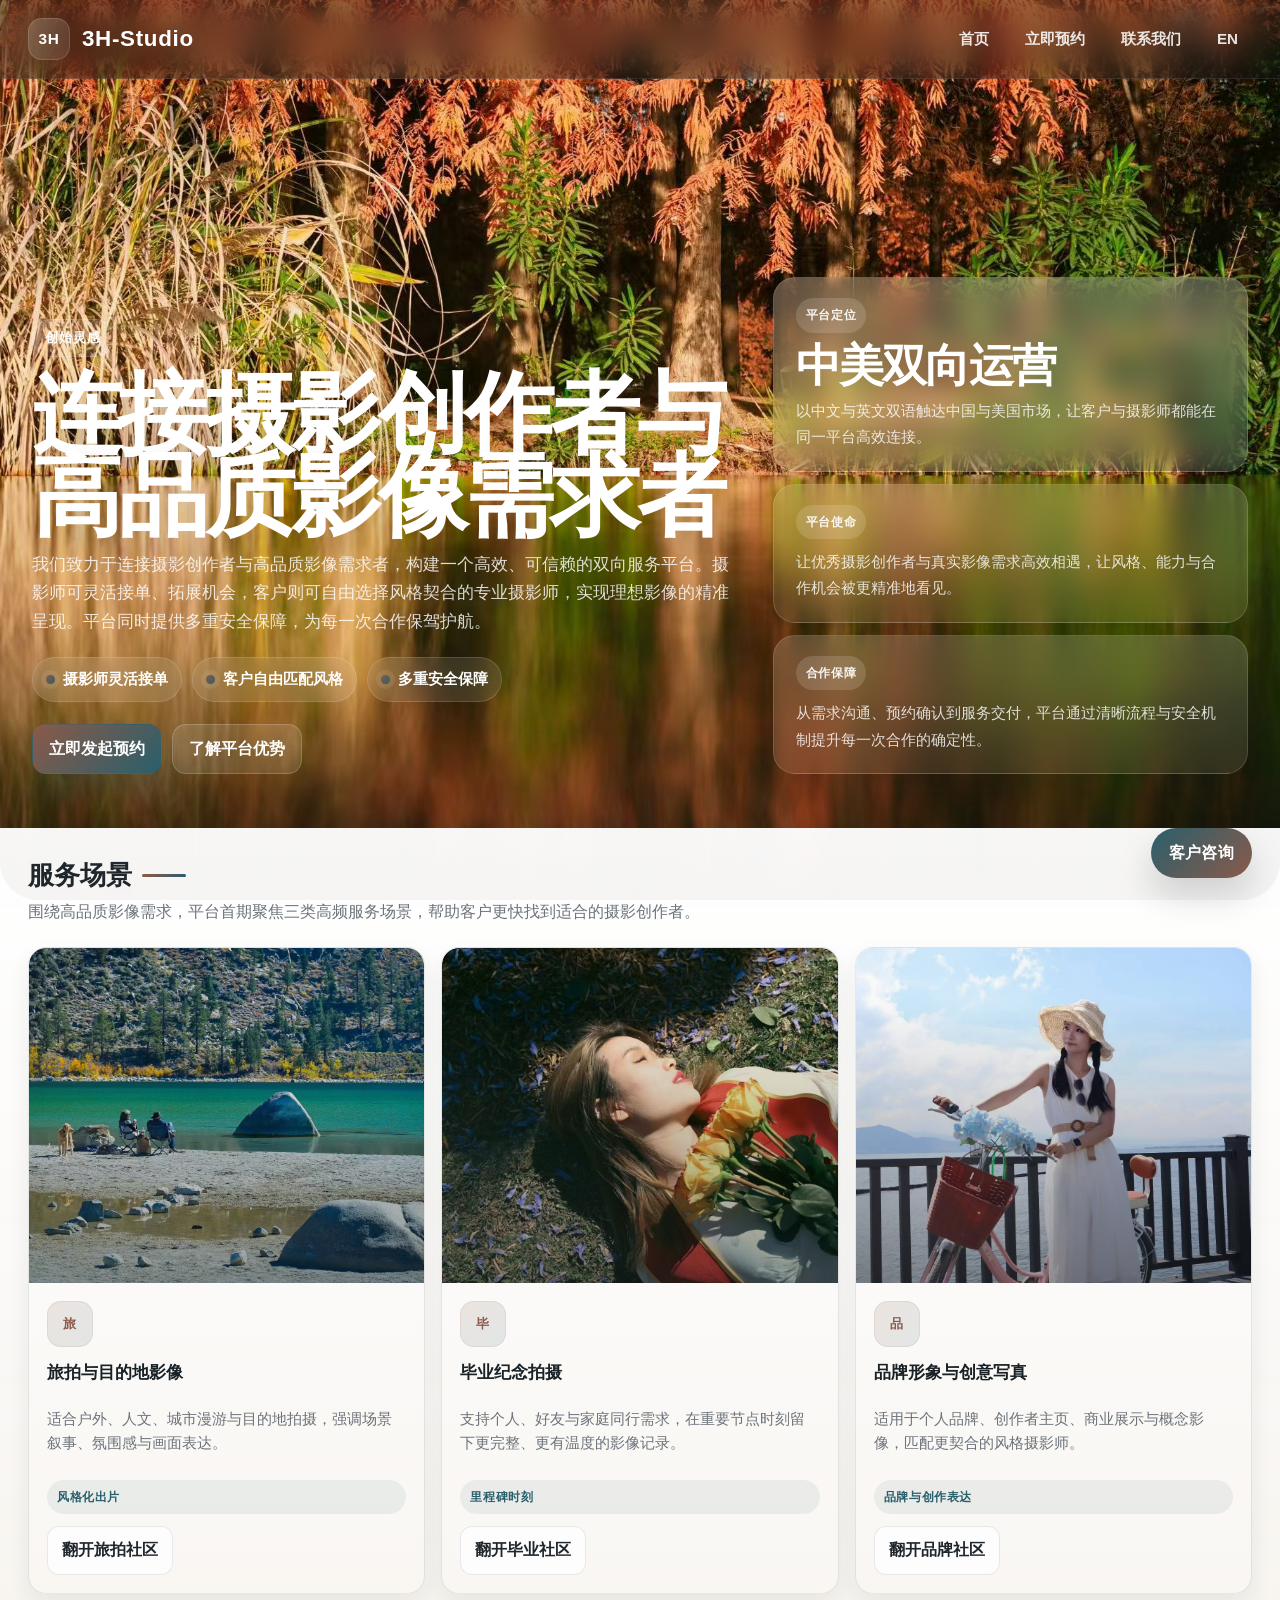
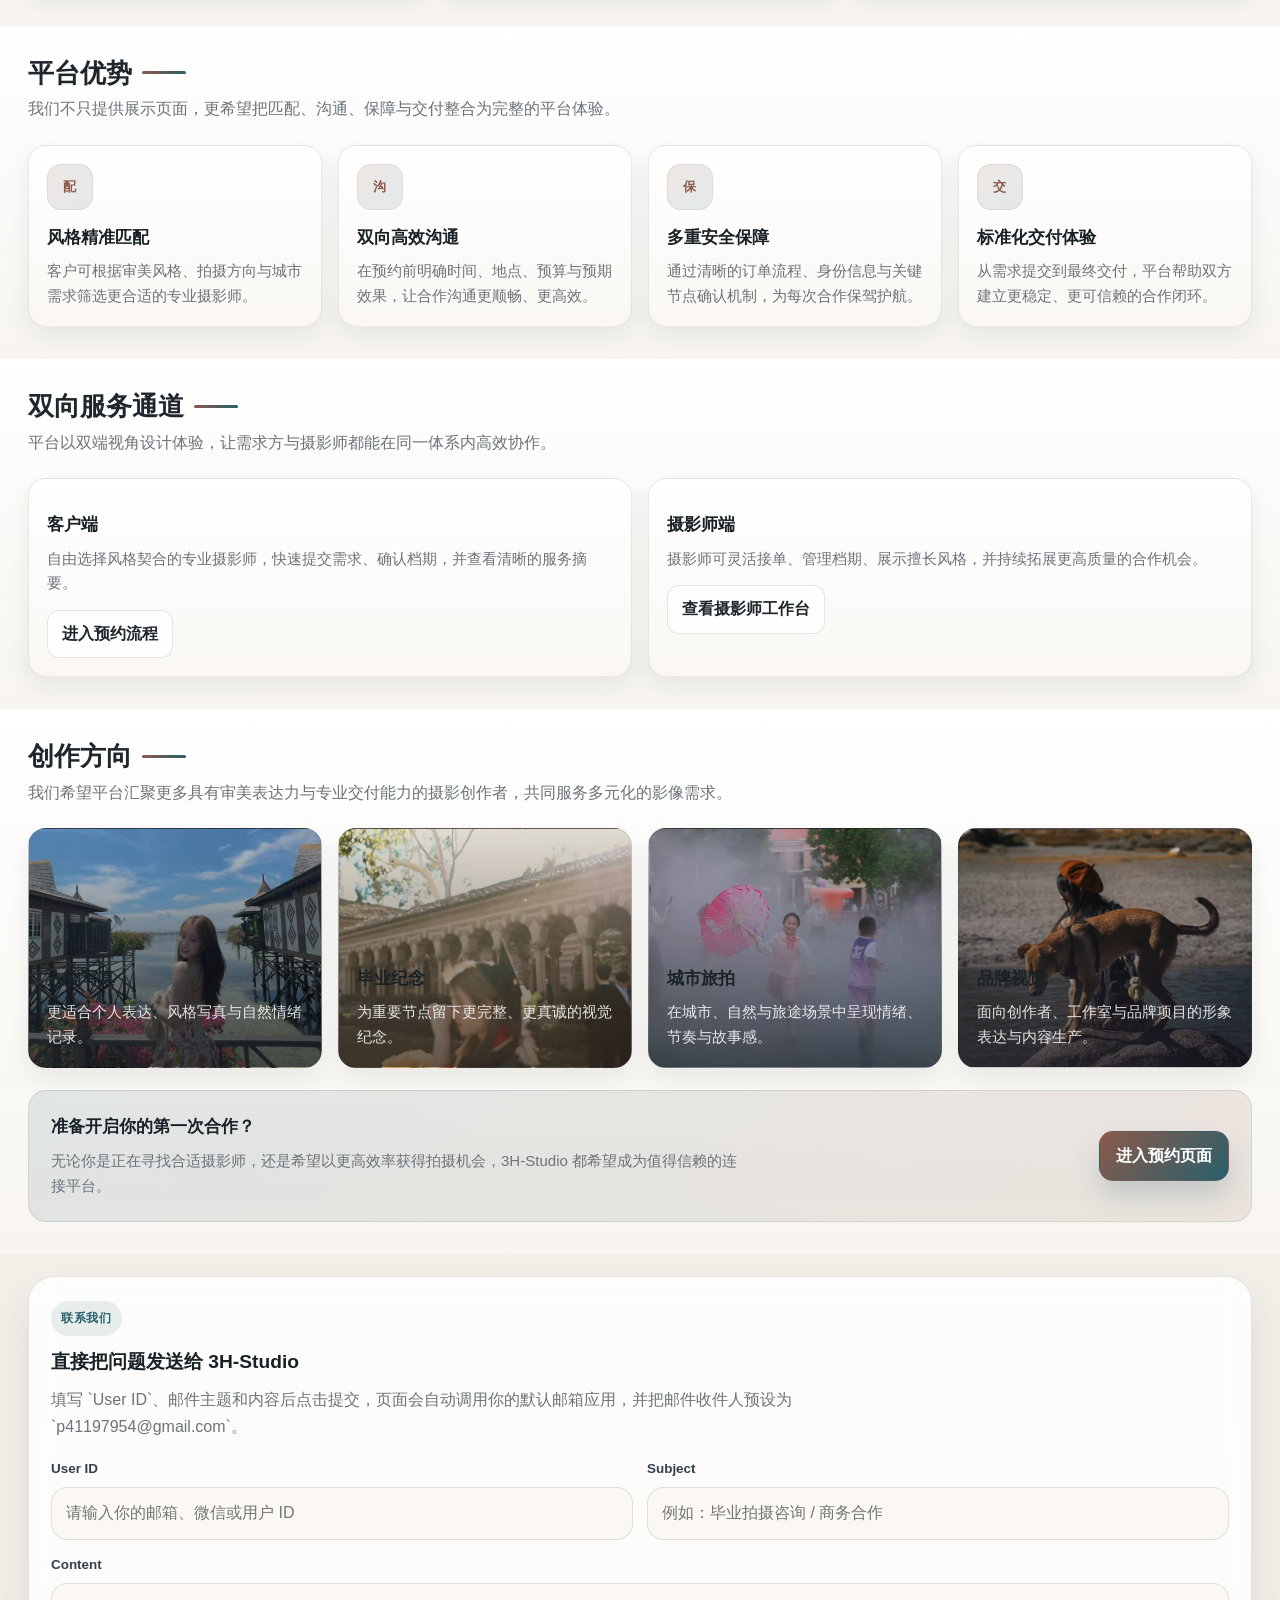
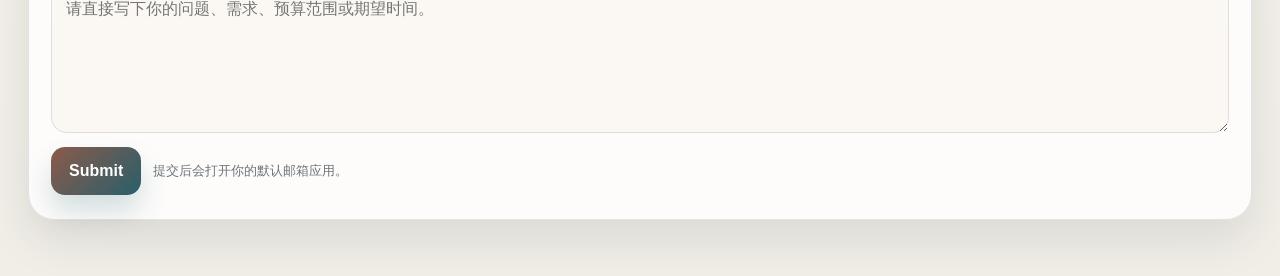
==== commit ff8ae458: "fix the contact us" ====
--- a/index.html
+++ b/index.html
@@ -664,12 +664,116 @@
 
     .footer-card {
       margin-top: 22px;
-      padding: 18px 22px;
-      display: flex;
-      justify-content: space-between;
-      align-items: center;
+      padding: 24px 22px;
+      display: grid;
       gap: 18px;
       color: var(--muted);
+    }
+
+    .footer-intro {
+      display: grid;
+      gap: 10px;
+    }
+
+    .footer-kicker {
+      display: inline-flex;
+      align-items: center;
+      justify-self: start;
+      padding: 7px 10px;
+      border-radius: 999px;
+      background: rgba(41, 95, 107, 0.1);
+      color: var(--brand-2);
+      font-size: 0.78rem;
+      font-weight: 800;
+      letter-spacing: 0.05em;
+    }
+
+    .footer-title {
+      margin: 0;
+      color: #182126;
+      font-size: 1.2rem;
+    }
+
+    .footer-copy {
+      margin: 0;
+      max-width: 760px;
+      color: var(--muted);
+    }
+
+    .footer-form {
+      display: grid;
+      gap: 14px;
+    }
+
+    .footer-form-grid {
+      display: grid;
+      grid-template-columns: repeat(2, minmax(0, 1fr));
+      gap: 14px;
+    }
+
+    .footer-field {
+      display: grid;
+      gap: 7px;
+    }
+
+    .footer-label {
+      color: #33414a;
+      font-size: 0.84rem;
+      font-weight: 700;
+    }
+
+    .footer-input,
+    .footer-textarea {
+      width: 100%;
+      border-radius: 16px;
+      border: 1px solid rgba(31, 38, 44, 0.12);
+      background: rgba(251, 248, 244, 0.94);
+      padding: 12px 14px;
+      color: var(--text);
+      font: inherit;
+    }
+
+    .footer-textarea {
+      min-height: 150px;
+      resize: vertical;
+    }
+
+    .footer-input:focus,
+    .footer-textarea:focus {
+      outline: none;
+      border-color: rgba(41, 95, 107, 0.28);
+      box-shadow: 0 0 0 3px rgba(41, 95, 107, 0.12);
+    }
+
+    .footer-actions {
+      display: flex;
+      flex-wrap: wrap;
+      align-items: center;
+      gap: 12px;
+    }
+
+    .footer-submit {
+      border: 0;
+      border-radius: 14px;
+      min-height: 46px;
+      padding: 11px 18px;
+      background: linear-gradient(135deg, var(--brand), var(--brand-2));
+      color: #ffffff;
+      font: inherit;
+      font-weight: 800;
+      cursor: pointer;
+      box-shadow: 0 16px 28px rgba(41, 95, 107, 0.2);
+      transition: transform 160ms ease, box-shadow 160ms ease;
+    }
+
+    .footer-submit:hover {
+      transform: translateY(-2px);
+    }
+
+    .footer-status {
+      margin: 0;
+      color: var(--muted);
+      font-size: 0.84rem;
     }
 
     .footer-links {
@@ -714,6 +818,10 @@
       .footer-card {
         flex-direction: column;
         align-items: flex-start;
+      }
+
+      .footer-form-grid {
+        grid-template-columns: 1fr;
       }
 
       .nav-list {
@@ -1008,13 +1116,31 @@
     </div>
 
     <footer id="contact" class="footer-card">
-      <span>3H-Studio 致力于打造连接摄影创作者与高品质影像需求者的可信赖服务平台。联系邮箱：p41197954@gmail.com</span>
-      <div class="footer-links">
-        <a href="index.html">首页</a>
-        <a href="booking.html">立即预约</a>
-        <a href="mailto:p41197954@gmail.com">联系邮箱</a>
-        <a href="index-en.html" lang="en">English Version</a>
+      <div class="footer-intro">
+        <span class="footer-kicker">联系我们</span>
+        <h2 class="footer-title">直接把问题发送给 3H-Studio</h2>
+        <p class="footer-copy">填写 `User ID`、邮件主题和内容后点击提交，页面会自动调用你的默认邮箱应用，并把邮件收件人预设为 `p41197954@gmail.com`。</p>
       </div>
+      <form class="footer-form" data-mailto-form data-recipient="p41197954@gmail.com" data-locale="zh">
+        <div class="footer-form-grid">
+          <label class="footer-field">
+            <span class="footer-label">User ID</span>
+            <input class="footer-input" type="text" placeholder="请输入你的邮箱、微信或用户 ID" data-mailto-userid />
+          </label>
+          <label class="footer-field">
+            <span class="footer-label">Subject</span>
+            <input class="footer-input" type="text" placeholder="例如：毕业拍摄咨询 / 商务合作" data-mailto-subject />
+          </label>
+        </div>
+        <label class="footer-field">
+          <span class="footer-label">Content</span>
+          <textarea class="footer-textarea" placeholder="请直接写下你的问题、需求、预算范围或期望时间。" data-mailto-content></textarea>
+        </label>
+        <div class="footer-actions">
+          <button class="footer-submit" type="submit">Submit</button>
+          <p class="footer-status" data-mailto-status aria-live="polite">提交后会打开你的默认邮箱应用。</p>
+        </div>
+      </form>
     </footer>
   </main>
   <div
@@ -1086,6 +1212,7 @@
       });
     })();
   </script>
+  <script src="assets/mailto-form.js"></script>
   <script src="assets/service-card-flip.js"></script>
   <script src="assets/customer-support-widget.js"></script>
 </body>
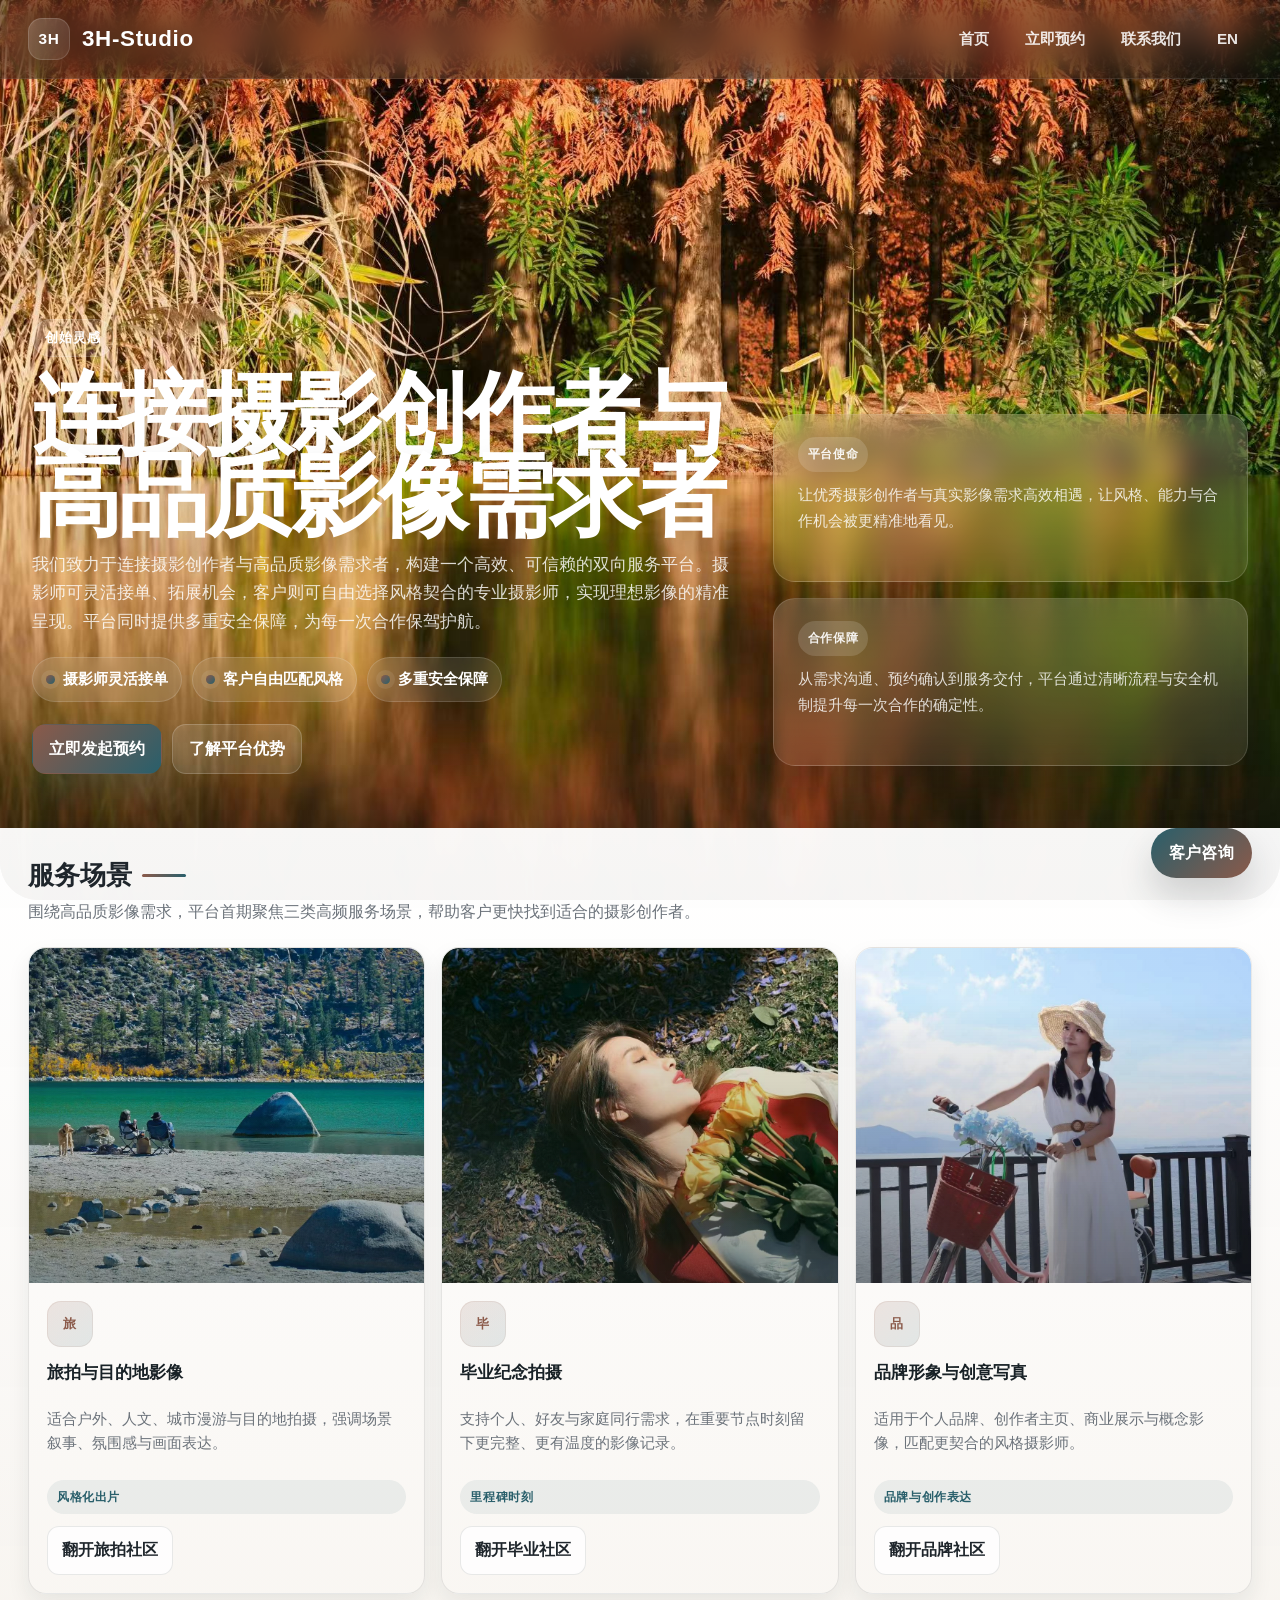
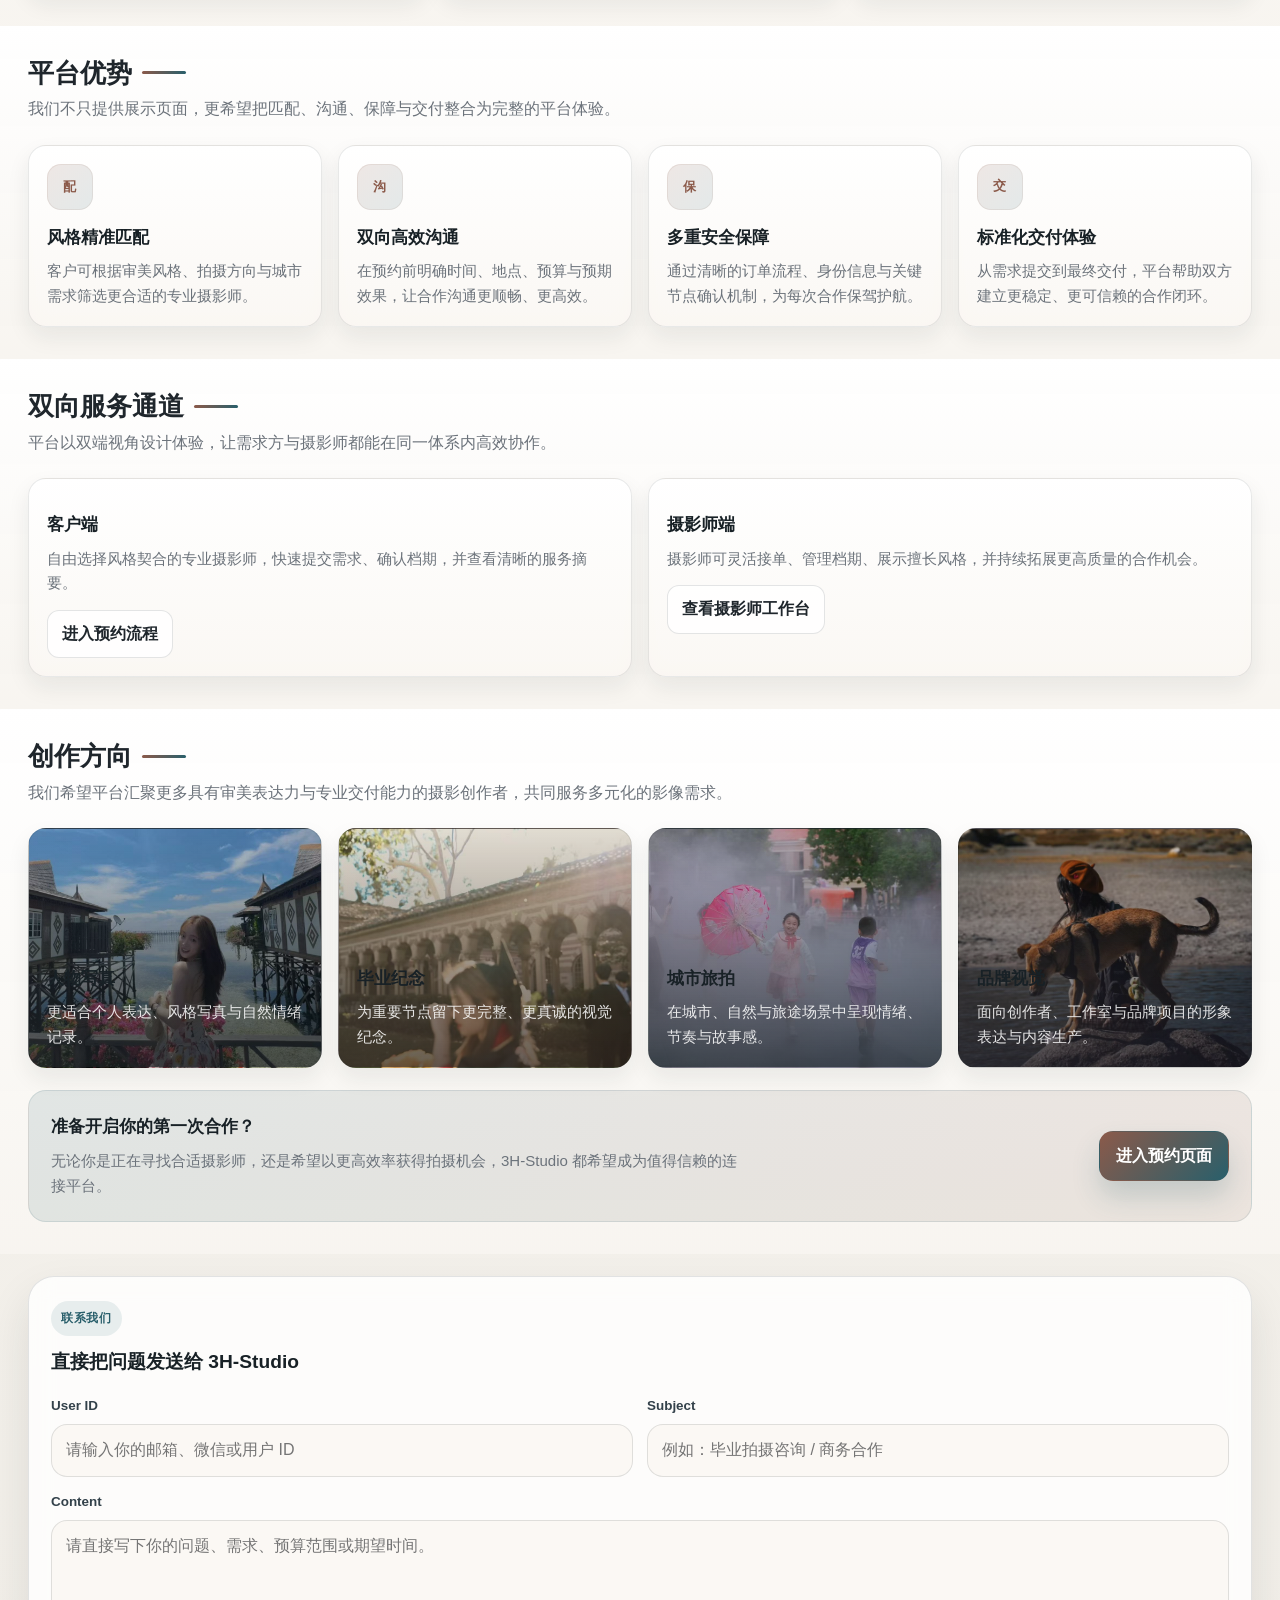
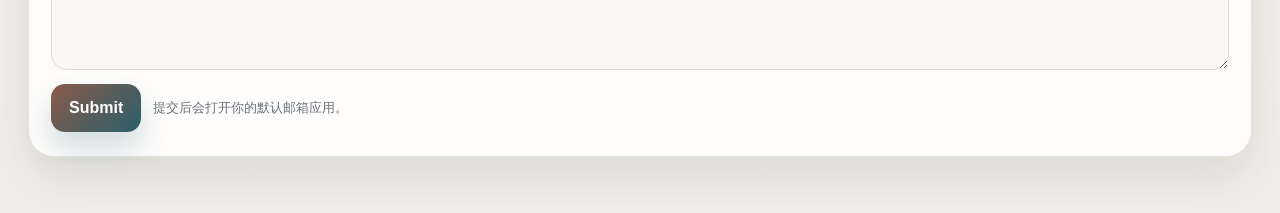
==== commit b3a93221: "polish website" ====
--- a/index.html
+++ b/index.html
@@ -332,12 +332,15 @@
 
     .contact-sheet {
       display: grid;
-      gap: 12px;
-      align-self: end;
+      gap: 16px;
+      align-self: stretch;
+      align-content: end;
+      padding-bottom: 8px;
     }
 
     .info-card {
-      padding: 20px 22px;
+      min-height: 168px;
+      padding: 22px 24px;
       border-radius: 22px;
       background: linear-gradient(180deg, rgba(255, 255, 255, 0.16), rgba(255, 255, 255, 0.08));
       border: 1px solid rgba(255, 255, 255, 0.14);
@@ -896,11 +899,6 @@
         </div>
 
         <aside class="contact-sheet">
-          <article class="info-card info-card-featured">
-            <span class="insight-label">平台定位</span>
-            <strong class="hero-number">中美双向运营</strong>
-            <p>以中文与英文双语触达中国与美国市场，让客户与摄影师都能在同一平台高效连接。</p>
-          </article>
           <article class="info-card">
             <span class="insight-label">平台使命</span>
             <p>让优秀摄影创作者与真实影像需求高效相遇，让风格、能力与合作机会被更精准地看见。</p>
@@ -1119,7 +1117,6 @@
       <div class="footer-intro">
         <span class="footer-kicker">联系我们</span>
         <h2 class="footer-title">直接把问题发送给 3H-Studio</h2>
-        <p class="footer-copy">填写 `User ID`、邮件主题和内容后点击提交，页面会自动调用你的默认邮箱应用，并把邮件收件人预设为 `p41197954@gmail.com`。</p>
       </div>
       <form class="footer-form" data-mailto-form data-recipient="p41197954@gmail.com" data-locale="zh">
         <div class="footer-form-grid">
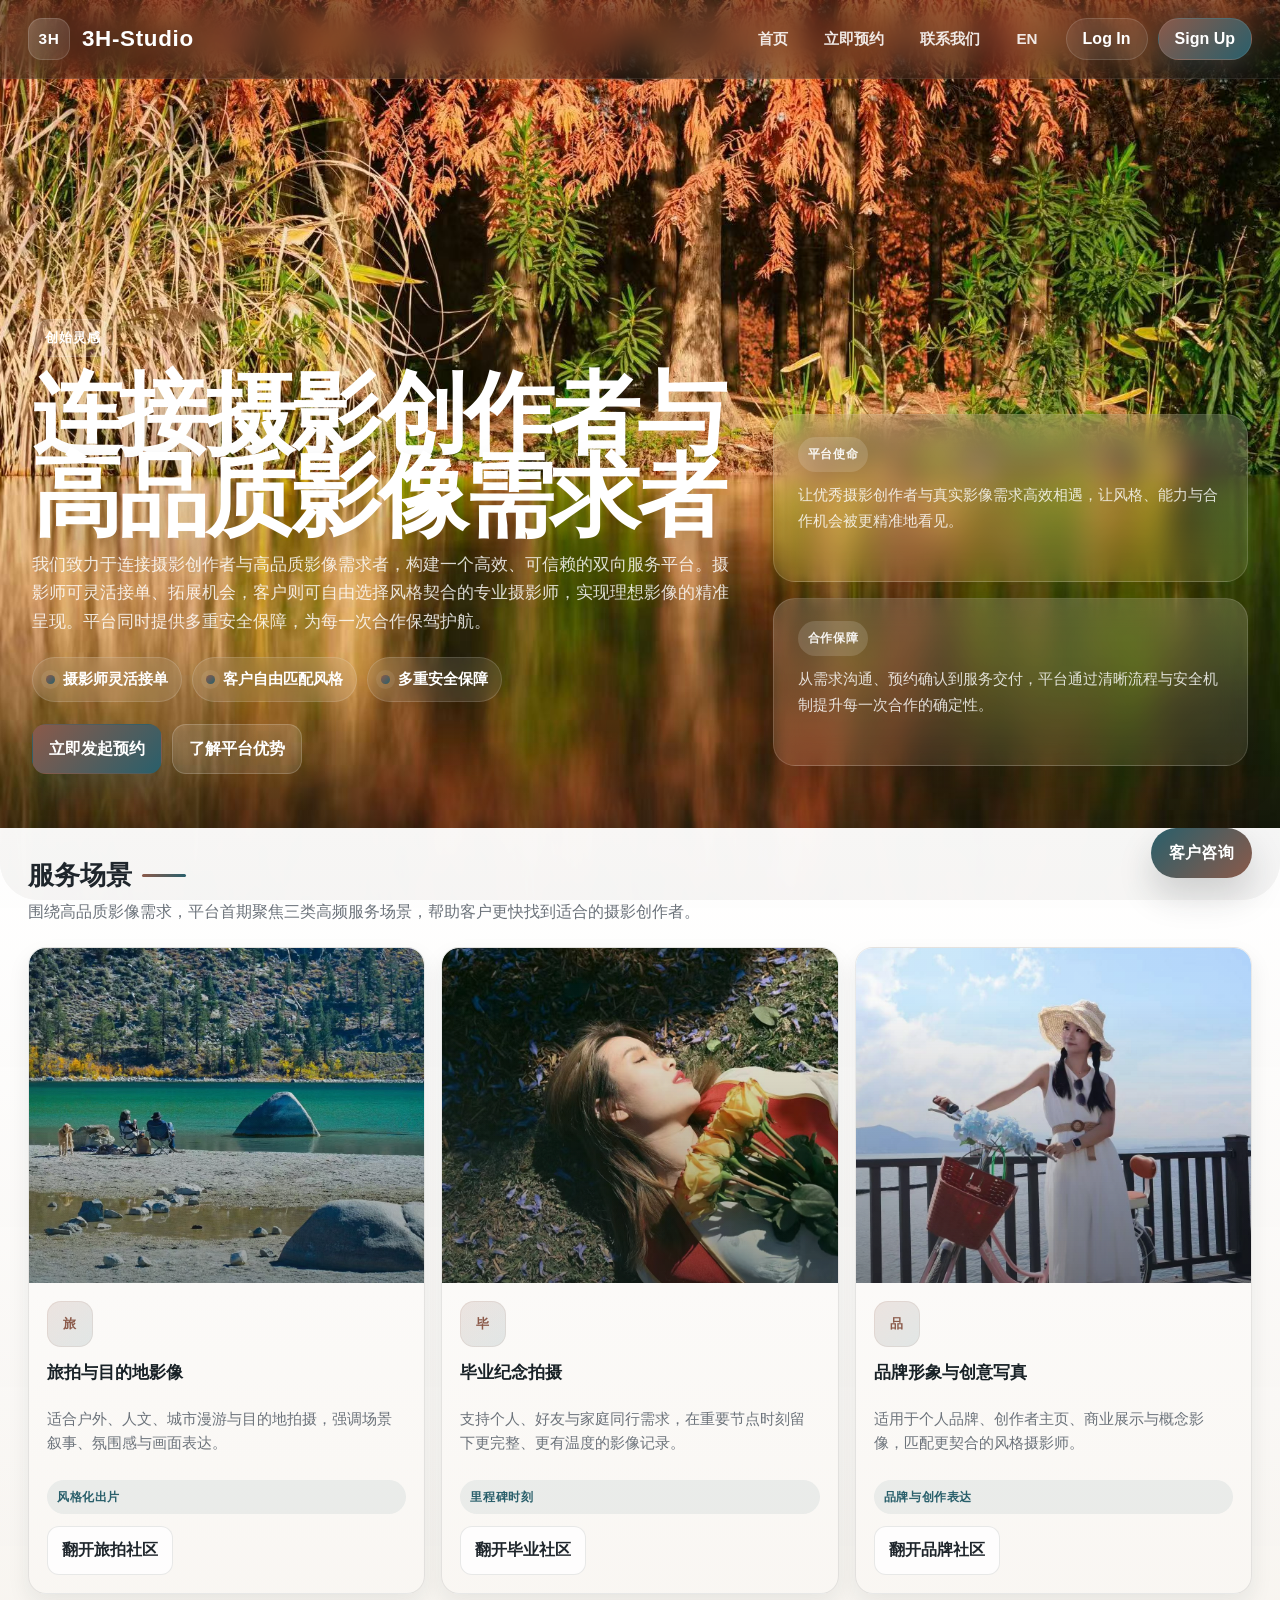
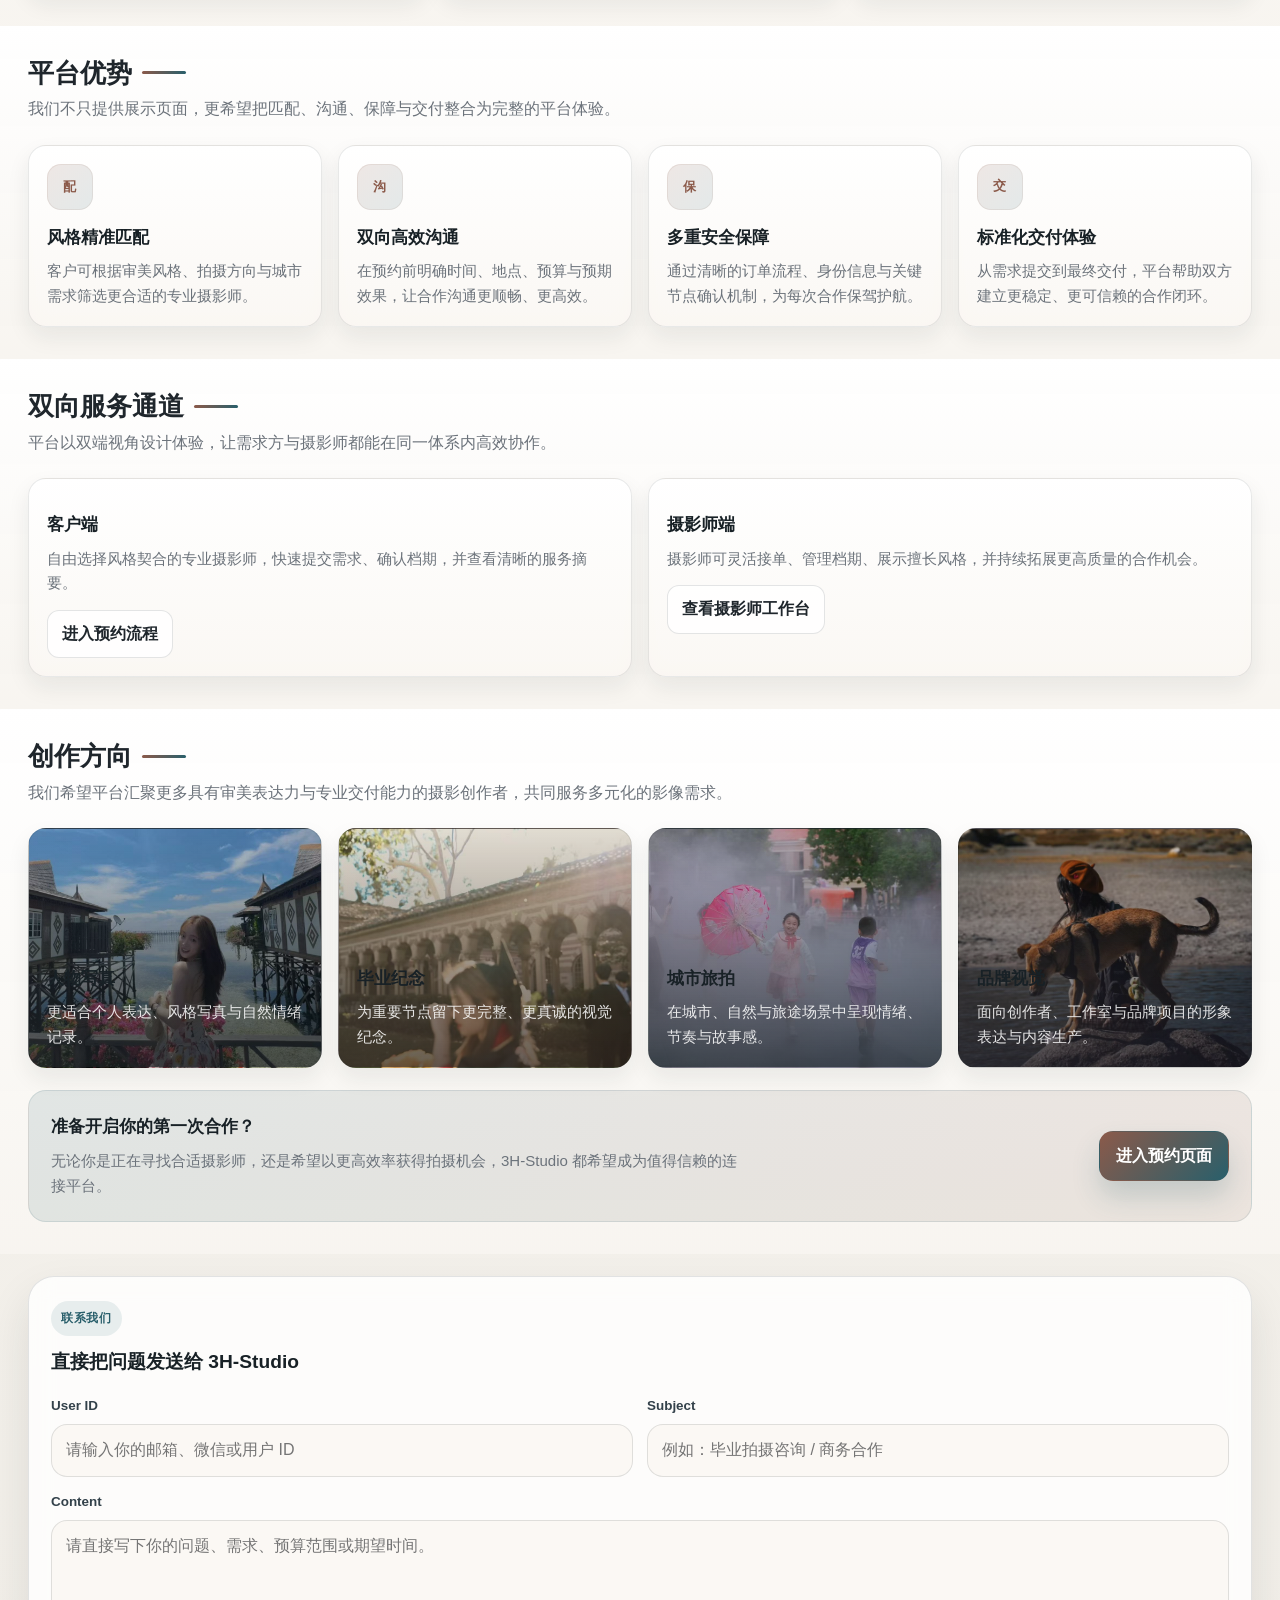
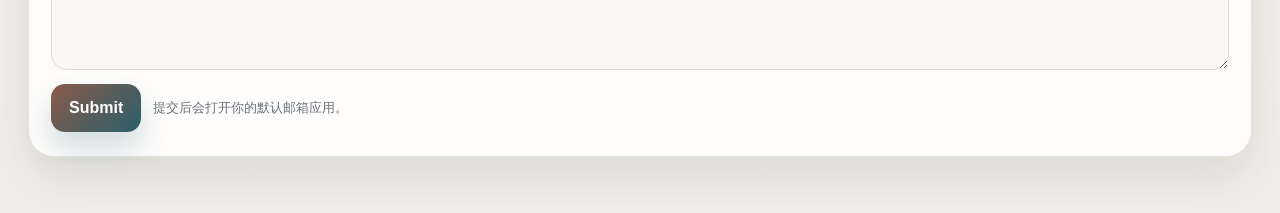
==== commit 86d0d611: "update the website" ====
--- a/index.html
+++ b/index.html
@@ -6,6 +6,7 @@
   <title>3H-Studio | 官方首页</title>
   <link rel="stylesheet" href="assets/customer-support-widget.css" />
   <link rel="stylesheet" href="assets/service-card-flip.css" />
+  <link rel="stylesheet" href="assets/site-auth.css" />
   <style>
     :root {
       --bg-1: #fbf8f4;
@@ -866,14 +867,100 @@
         <span class="brand-mark">3H</span>
         <span>3H-Studio</span>
       </a>
-      <nav aria-label="站点导航">
-        <ul class="nav-list">
-          <li><a href="index.html">首页</a></li>
-          <li><a href="booking.html">立即预约</a></li>
-          <li><a href="#contact">联系我们</a></li>
-          <li><a href="index-en.html" lang="en">EN</a></li>
-        </ul>
-      </nav>
+      <div class="header-actions">
+        <nav aria-label="站点导航">
+          <ul class="nav-list">
+            <li><a href="index.html">首页</a></li>
+            <li><a href="booking.html">立即预约</a></li>
+            <li><a href="#contact">联系我们</a></li>
+            <li><a href="index-en.html" lang="en">EN</a></li>
+          </ul>
+        </nav>
+        <div id="site-auth" class="auth-entry" data-site-auth data-locale="zh">
+          <div class="auth-toolbar" data-auth-actions>
+            <button class="auth-trigger" type="button" data-auth-open="login">Log In</button>
+            <button class="auth-trigger auth-trigger-primary" type="button" data-auth-open="signup">Sign Up</button>
+          </div>
+          <div class="auth-session" data-auth-session hidden>
+            <span class="auth-chip" data-auth-name></span>
+            <button class="auth-trigger" type="button" data-auth-logout>Log Out</button>
+          </div>
+          <div class="auth-backdrop" data-auth-backdrop hidden></div>
+          <div class="auth-modal" data-auth-modal hidden>
+            <div class="auth-panel">
+              <button class="auth-close" type="button" data-auth-close aria-label="关闭">×</button>
+              <span class="auth-kicker">Community Access</span>
+              <h2 class="auth-title">连接、登录、开始分享</h2>
+              <p class="auth-copy">账号入口统一放在首页头部。登录后即可进入社区互动，注册时可完整填写基本信息与密码。</p>
+              <div class="auth-tabs" role="tablist" aria-label="账号入口">
+                <button class="auth-tab is-active" type="button" data-auth-tab="login">Log In</button>
+                <button class="auth-tab" type="button" data-auth-tab="signup">Sign Up</button>
+              </div>
+              <div class="auth-pane-wrap">
+                <section class="auth-pane" data-auth-pane="login">
+                  <form class="auth-form" data-login-form>
+                    <div class="auth-field">
+                      <label for="login-identifier-zh">Username</label>
+                      <input id="login-identifier-zh" type="text" placeholder="请输入 username 或邮箱" data-login-identifier />
+                    </div>
+                    <div class="auth-field">
+                      <label for="login-password-zh">Password</label>
+                      <input id="login-password-zh" type="password" placeholder="请输入密码" data-login-password />
+                    </div>
+                    <button class="auth-submit" type="submit">Log In</button>
+                    <div class="auth-status" data-login-status aria-live="polite"></div>
+                    <p class="auth-note">登录后即可在社区发布内容、评论、收藏并继续互动。</p>
+                  </form>
+                </section>
+                <section class="auth-pane" data-auth-pane="signup" hidden>
+                  <form class="auth-form" data-signup-form>
+                    <div class="auth-form-grid">
+                      <div class="auth-field">
+                        <label for="signup-username-zh">Username</label>
+                        <input id="signup-username-zh" type="text" placeholder="请设置你的 username" data-signup-username />
+                      </div>
+                      <div class="auth-field">
+                        <label for="signup-name-zh">昵称</label>
+                        <input id="signup-name-zh" type="text" placeholder="例如：林同学 / Emma" data-signup-name />
+                      </div>
+                    </div>
+                    <div class="auth-form-grid">
+                      <div class="auth-field">
+                        <label for="signup-email-zh">邮箱</label>
+                        <input id="signup-email-zh" type="email" placeholder="例如：name@example.com" data-signup-email />
+                      </div>
+                      <div class="auth-field">
+                        <label for="signup-role-zh">身份</label>
+                        <select id="signup-role-zh" data-signup-role>
+                          <option value="photographer">摄影师</option>
+                          <option value="user">用户</option>
+                        </select>
+                      </div>
+                    </div>
+                    <div class="auth-form-grid">
+                      <div class="auth-field">
+                        <label for="signup-city-zh">城市</label>
+                        <input id="signup-city-zh" type="text" placeholder="例如：纽约 / 上海 / 洛杉矶" data-signup-city />
+                      </div>
+                      <div class="auth-field">
+                        <label for="signup-password-zh">Password</label>
+                        <input id="signup-password-zh" type="password" placeholder="请设置至少 8 位密码" data-signup-password />
+                      </div>
+                    </div>
+                    <div class="auth-field">
+                      <label for="signup-confirm-zh">确认密码</label>
+                      <input id="signup-confirm-zh" type="password" placeholder="请再次输入密码" data-signup-confirm />
+                    </div>
+                    <button class="auth-submit" type="submit">Sign Up</button>
+                    <div class="auth-status" data-signup-status aria-live="polite"></div>
+                    <p class="auth-note">注册完成后会自动登录当前设备，后续即可直接进入社区分享与互动。</p>
+                  </form>
+                </section>
+              </div>
+            </div>
+          </div>
+        </div>
+      </div>
     </div>
   </header>
 
@@ -1209,6 +1296,7 @@
       });
     })();
   </script>
+  <script src="assets/site-auth.js"></script>
   <script src="assets/mailto-form.js"></script>
   <script src="assets/service-card-flip.js"></script>
   <script src="assets/customer-support-widget.js"></script>
--- a/assets/site-auth.css
+++ b/assets/site-auth.css
@@ -0,0 +1,301 @@
+.header-actions {
+  display: flex;
+  align-items: center;
+  gap: 14px;
+  margin-left: auto;
+}
+
+.auth-entry {
+  position: relative;
+  display: flex;
+  align-items: center;
+}
+
+.auth-toolbar,
+.auth-session {
+  display: flex;
+  align-items: center;
+  gap: 10px;
+}
+
+.auth-session[hidden],
+.auth-modal[hidden],
+.auth-backdrop[hidden],
+.auth-pane[hidden] {
+  display: none !important;
+}
+
+.auth-trigger,
+.auth-tab,
+.auth-submit,
+.auth-close {
+  font: inherit;
+}
+
+.auth-trigger {
+  border: 1px solid rgba(255, 255, 255, 0.14);
+  border-radius: 999px;
+  min-height: 42px;
+  padding: 0 16px;
+  background: rgba(255, 255, 255, 0.08);
+  color: #ffffff;
+  font-weight: 800;
+  cursor: pointer;
+  transition: transform 160ms ease, background-color 160ms ease, box-shadow 160ms ease, border-color 160ms ease;
+}
+
+.auth-trigger:hover,
+.auth-tab:hover,
+.auth-submit:hover,
+.auth-close:hover {
+  transform: translateY(-1px);
+}
+
+.auth-trigger-primary {
+  border-color: rgba(255, 255, 255, 0.1);
+  background: linear-gradient(135deg, #8b5a4a, #295f6b);
+  box-shadow: 0 14px 24px rgba(41, 95, 107, 0.22);
+}
+
+.auth-chip {
+  display: inline-flex;
+  align-items: center;
+  min-height: 42px;
+  padding: 0 16px;
+  border-radius: 999px;
+  border: 1px solid rgba(255, 255, 255, 0.14);
+  background: rgba(255, 255, 255, 0.1);
+  color: #ffffff;
+  font-size: 0.92rem;
+  font-weight: 800;
+  backdrop-filter: blur(12px);
+}
+
+.auth-backdrop {
+  position: fixed;
+  inset: 0;
+  z-index: 58;
+  background: rgba(7, 10, 14, 0.38);
+  backdrop-filter: blur(5px);
+}
+
+.auth-modal {
+  position: fixed;
+  top: 92px;
+  right: 28px;
+  z-index: 59;
+  width: min(560px, calc(100vw - 32px));
+}
+
+.auth-panel {
+  position: relative;
+  overflow: hidden;
+  border-radius: 28px;
+  padding: 26px;
+  background:
+    radial-gradient(520px circle at 100% 0%, rgba(255, 255, 255, 0.16), transparent 40%),
+    linear-gradient(180deg, rgba(21, 28, 34, 0.95), rgba(10, 14, 18, 0.94));
+  border: 1px solid rgba(255, 255, 255, 0.12);
+  box-shadow: 0 28px 60px rgba(3, 7, 10, 0.34);
+  color: #ffffff;
+}
+
+.auth-panel::after {
+  content: "";
+  position: absolute;
+  inset: auto -120px -140px auto;
+  width: 280px;
+  height: 280px;
+  border-radius: 50%;
+  background: radial-gradient(circle, rgba(41, 95, 107, 0.32) 0%, transparent 68%);
+  pointer-events: none;
+}
+
+.auth-close {
+  position: absolute;
+  top: 16px;
+  right: 16px;
+  width: 38px;
+  height: 38px;
+  border: 1px solid rgba(255, 255, 255, 0.12);
+  border-radius: 999px;
+  background: rgba(255, 255, 255, 0.08);
+  color: #ffffff;
+  cursor: pointer;
+}
+
+.auth-kicker {
+  display: inline-flex;
+  align-items: center;
+  gap: 8px;
+  padding: 7px 12px;
+  border-radius: 999px;
+  background: rgba(255, 255, 255, 0.12);
+  color: rgba(255, 255, 255, 0.86);
+  font-size: 0.78rem;
+  font-weight: 800;
+  letter-spacing: 0.08em;
+  text-transform: uppercase;
+}
+
+.auth-title {
+  margin: 16px 0 8px;
+  font-family: "Optima", "PingFang SC", "Hiragino Sans GB", "Microsoft YaHei", "Noto Sans SC", "Avenir Next Condensed", "Trebuchet MS", sans-serif;
+  font-size: clamp(1.9rem, 3vw, 2.5rem);
+  line-height: 0.96;
+  letter-spacing: -0.04em;
+}
+
+.auth-copy {
+  margin: 0;
+  color: rgba(255, 255, 255, 0.74);
+  font-size: 0.96rem;
+  line-height: 1.7;
+}
+
+.auth-tabs {
+  display: inline-flex;
+  flex-wrap: wrap;
+  gap: 8px;
+  margin-top: 22px;
+  padding: 6px;
+  border-radius: 999px;
+  background: rgba(255, 255, 255, 0.08);
+  border: 1px solid rgba(255, 255, 255, 0.08);
+}
+
+.auth-tab {
+  border: 0;
+  border-radius: 999px;
+  min-height: 40px;
+  padding: 0 16px;
+  background: transparent;
+  color: rgba(255, 255, 255, 0.74);
+  font-weight: 800;
+  cursor: pointer;
+  transition: background-color 160ms ease, color 160ms ease;
+}
+
+.auth-tab.is-active {
+  background: rgba(255, 255, 255, 0.14);
+  color: #ffffff;
+}
+
+.auth-pane-wrap {
+  margin-top: 18px;
+}
+
+.auth-form {
+  display: grid;
+  gap: 14px;
+}
+
+.auth-form-grid {
+  display: grid;
+  grid-template-columns: repeat(2, minmax(0, 1fr));
+  gap: 12px;
+}
+
+.auth-field {
+  display: grid;
+  gap: 7px;
+}
+
+.auth-field label {
+  color: rgba(255, 255, 255, 0.82);
+  font-size: 0.84rem;
+  font-weight: 700;
+}
+
+.auth-field input,
+.auth-field select {
+  width: 100%;
+  min-height: 48px;
+  border-radius: 16px;
+  border: 1px solid rgba(255, 255, 255, 0.12);
+  background: rgba(255, 255, 255, 0.08);
+  padding: 12px 14px;
+  color: #ffffff;
+}
+
+.auth-field input::placeholder {
+  color: rgba(255, 255, 255, 0.42);
+}
+
+.auth-field select {
+  appearance: none;
+}
+
+.auth-field input:focus,
+.auth-field select:focus {
+  outline: none;
+  border-color: rgba(255, 255, 255, 0.24);
+  box-shadow: 0 0 0 3px rgba(255, 255, 255, 0.08);
+}
+
+.auth-submit {
+  border: 0;
+  border-radius: 16px;
+  min-height: 48px;
+  padding: 12px 18px;
+  background: linear-gradient(135deg, #8b5a4a, #295f6b);
+  color: #ffffff;
+  font-weight: 800;
+  cursor: pointer;
+  box-shadow: 0 16px 28px rgba(41, 95, 107, 0.2);
+}
+
+.auth-status,
+.auth-note {
+  color: rgba(255, 255, 255, 0.68);
+  font-size: 0.84rem;
+  line-height: 1.6;
+}
+
+.auth-status {
+  min-height: 1.4em;
+}
+
+.auth-note {
+  margin: 0;
+}
+
+@media (max-width: 640px) {
+  .header-actions {
+    width: 100%;
+    flex-direction: column;
+    align-items: stretch;
+  }
+
+  .auth-entry,
+  .auth-toolbar,
+  .auth-session {
+    width: 100%;
+  }
+
+  .auth-toolbar,
+  .auth-session {
+    justify-content: stretch;
+  }
+
+  .auth-trigger,
+  .auth-chip {
+    flex: 1 1 auto;
+    justify-content: center;
+  }
+
+  .auth-modal {
+    top: 138px;
+    right: 16px;
+    left: 16px;
+    width: auto;
+  }
+
+  .auth-panel {
+    padding: 22px 18px;
+  }
+
+  .auth-form-grid {
+    grid-template-columns: 1fr;
+  }
+}
